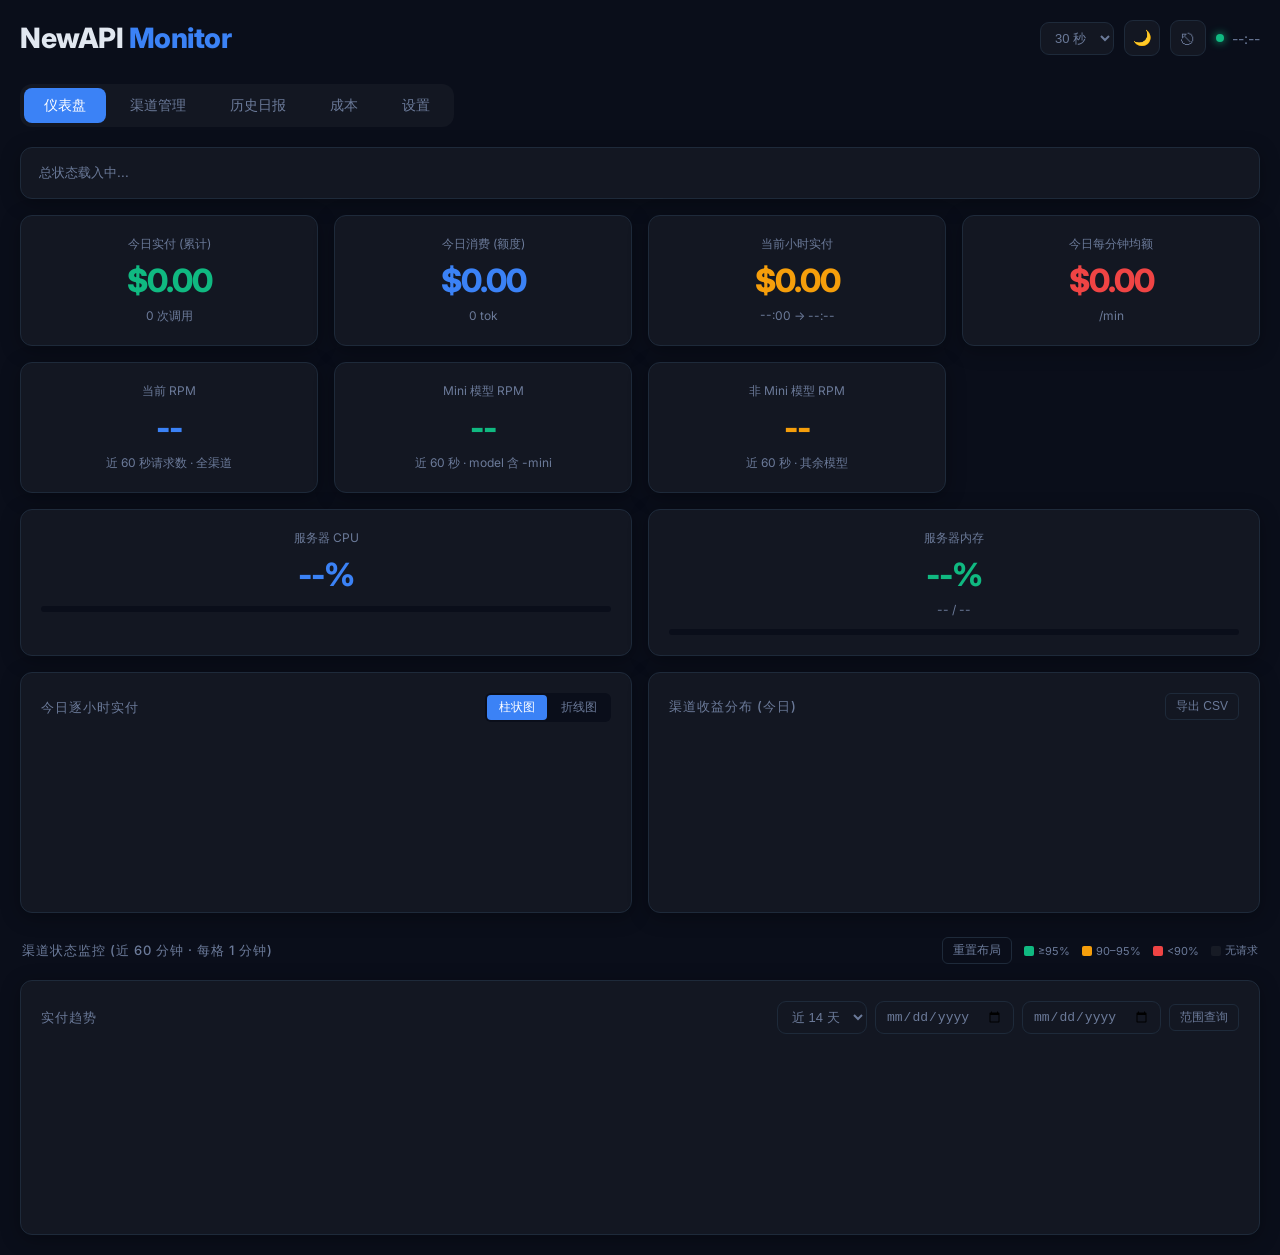
==== app/templates/index.html @ 48e91ecd "Add latency metrics and polish status bars" ====
<!DOCTYPE html>
<html lang="zh-CN">
<head>
<meta charset="UTF-8">
<meta name="viewport" content="width=device-width, initial-scale=1.0">
<title>NewAPI Monitor</title>
<script>document.documentElement.setAttribute('data-theme', localStorage.getItem('theme')==='light'?'light':'dark');</script>
<link rel="preconnect" href="https://fonts.googleapis.com">
<link href="https://fonts.googleapis.com/css2?family=Inter:wght@300;400;500;600;700;800&display=swap" rel="stylesheet">
<script src="/static/chart.umd.min.js"></script>
<style>
*{margin:0;padding:0;box-sizing:border-box}
:root{
  --bg:#0a0e1a;--card:#131722;--border:#1e2a3a;--text:#e1e7f0;--text2:#6b7a99;
  --accent:#3b82f6;--accent2:#10b981;--accent3:#f59e0b;--accent4:#ef4444;
  --radius:12px;--shadow:0 4px 20px rgba(0,0,0,.3);
}
html[data-theme="light"]{
  --bg:#f4f6fb;--card:#ffffff;--border:#e2e8f0;--text:#1a2233;--text2:#64748b;
  --shadow:0 4px 20px rgba(15,23,42,.06);
}
body{background:var(--bg);color:var(--text);font-family:'Inter',sans-serif;min-height:100vh;padding:20px;transition:background .2s,color .2s}
.container{max-width:1280px;margin:0 auto}

/* Header */
.header{display:flex;align-items:center;justify-content:space-between;margin-bottom:28px;gap:16px;flex-wrap:wrap}
.header h1{font-size:28px;font-weight:800;letter-spacing:-.5px}
.header h1 span{color:var(--accent)}
.header-right{display:flex;align-items:center;gap:10px}
.header .live{display:flex;align-items:center;gap:8px;color:var(--text2);font-size:14px}
.header .live .dot{width:8px;height:8px;border-radius:50%;background:var(--accent2);box-shadow:0 0 8px var(--accent2);animation:pulse 2s infinite}
@keyframes pulse{0%,100%{opacity:1}50%{opacity:.4}}
.icon-btn{background:var(--card);border:1px solid var(--border);color:var(--text2);width:36px;height:36px;border-radius:9px;cursor:pointer;font-size:15px;display:flex;align-items:center;justify-content:center;transition:all .15s}
.icon-btn:hover{color:var(--text);border-color:var(--accent)}
.select{background:var(--card);border:1px solid var(--border);color:var(--text2);border-radius:9px;padding:7px 10px;font-size:13px;cursor:pointer}
.select:focus{outline:none;border-color:var(--accent)}

/* Grid */
.grid{display:grid;gap:16px}
.grid-cards{grid-template-columns:repeat(auto-fit,minmax(240px,1fr))}
.grid-2{grid-template-columns:1fr 1fr}
@media(max-width:900px){.grid-2{grid-template-columns:1fr}}

/* Card */
.card{background:var(--card);border:1px solid var(--border);border-radius:var(--radius);padding:20px;box-shadow:var(--shadow)}
.card-title{font-size:13px;color:var(--text2);font-weight:500;text-transform:uppercase;letter-spacing:1px;margin-bottom:16px;display:flex;justify-content:space-between;align-items:center;gap:8px}

/* Stat cards */
.stat-card{text-align:center;transition:transform .2s}
.stat-card:hover{transform:translateY(-2px)}
.stat-value{font-size:32px;font-weight:800;letter-spacing:-1px;margin:8px 0}
.stat-label{font-size:12px;color:var(--text2)}
.stat-card.green .stat-value{color:var(--accent2)}
.stat-card.blue .stat-value{color:var(--accent)}
.stat-card.amber .stat-value{color:var(--accent3)}
.stat-card.red .stat-value{color:var(--accent4)}
.usage-bar{height:6px;border-radius:4px;background:var(--bg);margin-top:12px;overflow:hidden}
.usage-fill{height:100%;width:0;border-radius:4px;background:var(--accent);transition:width .5s ease,background .5s ease}

/* Chart toggle */
.chart-toggle{display:flex;gap:2px;background:var(--bg);border-radius:6px;padding:2px}
.chart-toggle button{background:transparent;border:none;color:var(--text2);font-size:12px;padding:4px 12px;border-radius:4px;cursor:pointer;transition:all .15s}
.chart-toggle button.active{background:var(--accent);color:#fff}
canvas{max-height:280px}

/* Table */
table{width:100%;border-collapse:collapse;font-size:14px}
th{text-align:left;color:var(--text2);font-weight:500;padding:10px 12px;border-bottom:1px solid var(--border);font-size:12px;text-transform:uppercase;letter-spacing:.5px}
td{padding:12px;border-bottom:1px solid var(--border)}
tr:hover{background:rgba(127,127,127,.04)}
.rate-input{background:var(--bg);border:1px solid var(--border);color:var(--text);border-radius:6px;padding:4px 8px;width:80px;font-size:14px;text-align:center}
.rate-input:focus{outline:none;border-color:var(--accent)}
.name-input{background:var(--bg);border:1px solid var(--border);color:var(--text);border-radius:6px;padding:4px 8px;width:120px;font-size:14px}
.name-input:focus{outline:none;border-color:var(--accent)}
.btn{background:var(--accent);color:#fff;border:none;border-radius:6px;padding:6px 16px;cursor:pointer;font-size:13px;font-weight:500;transition:opacity .2s}
.btn:hover{opacity:.85}
.btn-sm{padding:4px 10px;font-size:12px}
.btn-danger{background:var(--accent4)}
.btn-ghost{background:transparent;border:1px solid var(--border);color:var(--text2)}
.btn-ghost:hover{color:var(--text);border-color:var(--accent);opacity:1}
/* Balance config modal */
.bal-overlay{display:none;position:fixed;inset:0;z-index:1000;background:rgba(0,0,0,.5);align-items:flex-start;justify-content:center;padding:60px 16px;overflow:auto}
.bal-overlay.show{display:flex}
.bal-dialog{background:var(--card);border:1px solid var(--border);border-radius:14px;box-shadow:var(--shadow);width:100%;max-width:440px}
.bal-head{display:flex;justify-content:space-between;align-items:center;padding:16px 18px;border-bottom:1px solid var(--border);font-weight:600;font-size:15px}
.bal-body{padding:16px 18px}
.bal-label{display:block;font-size:12px;color:var(--text2);margin:12px 0 5px;font-weight:500}
.bal-hint{color:var(--accent);margin-left:8px;font-weight:400}
.bal-input{width:100%;background:var(--bg);border:1px solid var(--border);color:var(--text);border-radius:8px;padding:8px 11px;font-size:13px;box-sizing:border-box}
.bal-or{font-size:11px;color:var(--text2);text-align:center;margin:14px 0 4px;position:relative}
.bal-grp{display:none}
.bal-grp.show{display:block}
.bal-result{margin-top:14px;font-size:13px;min-height:18px}
.bal-foot{display:flex;justify-content:flex-end;gap:8px;padding:14px 18px;border-top:1px solid var(--border)}

/* Channel breakdown */
.ch-row{display:flex;align-items:center;gap:12px;padding:10px 0;border-bottom:1px solid var(--border)}
.ch-row:last-child{border:none}
.ch-badge{width:32px;height:32px;border-radius:8px;display:flex;align-items:center;justify-content:center;font-weight:700;font-size:13px;min-width:32px}
.ch-info{flex:1}
.ch-name{font-size:14px;font-weight:500}
.ch-stats{font-size:12px;color:var(--text2);margin-top:2px}
.ch-amount{text-align:right}
.ch-amount .real{font-size:18px;font-weight:700;color:var(--accent2)}
.ch-amount .usd{font-size:12px;color:var(--text2)}

/* Channel status monitor (uptime-style cards) */
.cs-cards{display:grid;grid-template-columns:repeat(auto-fill,minmax(300px,1fr));gap:16px}
.cs-card{background:var(--card);border:1px solid var(--border);border-radius:14px;padding:16px 18px;box-shadow:var(--shadow)}
.overall-status{margin-bottom:16px;padding:16px 18px}
.os-row{display:grid;grid-template-columns:140px 110px 180px minmax(0,1fr);gap:14px;align-items:center}
.os-row + .os-row{margin-top:14px;padding-top:14px;border-top:1px solid var(--border)}
.os-name{font-size:14px;font-weight:700}
.os-rate{font-size:28px;font-weight:800;letter-spacing:-1px;text-align:right}
.os-rate small{font-size:13px;font-weight:700;margin-left:2px}
.os-metrics{display:grid;grid-template-columns:1fr 1fr;gap:10px}
.os-metric .ml{font-size:11px;color:var(--text2);white-space:nowrap}
.os-metric .mv{font-size:17px;font-weight:700;margin-top:3px}
.os-bars{min-width:0}
@media(max-width:640px){
  .os-row{grid-template-columns:1fr;gap:8px}
  .os-rate{text-align:left}
  .os-metrics{grid-template-columns:1fr 1fr}
}
/* 拖拽：仅顶部标题区(.cs-top)为拖拽手柄，整卡随拖移动 */
.cs-top{cursor:grab}
.cs-top:active{cursor:grabbing}
.cs-card.dragging{opacity:.4}
.cs-card.drag-over{outline:2px dashed var(--accent);outline-offset:2px}
.cs-top{display:flex;align-items:center;gap:10px}
.cs-ic{width:30px;height:30px;border-radius:50%;display:flex;align-items:center;justify-content:center;font-weight:700;font-size:15px;flex-shrink:0}
.cs-title{flex:1;font-size:15px;font-weight:700;white-space:nowrap;overflow:hidden;text-overflow:ellipsis}
.cs-badge2{font-size:12px;font-weight:600;padding:3px 11px;border-radius:20px;white-space:nowrap}
.cs-tags{display:flex;gap:6px;margin:11px 0 14px}
.cs-tag{font-size:11px;color:var(--text2);background:var(--bg);border:1px solid var(--border);border-radius:6px;padding:2px 8px}
.cs-metrics{display:flex;flex-wrap:wrap;gap:14px;margin-bottom:8px}
.cs-metric{flex:1 1 80px;min-width:0}
.cs-metric .ml{font-size:11px;color:var(--text2);display:flex;align-items:center;gap:5px}
.cs-metric .mv{font-size:17px;font-weight:700;margin-top:4px}
.cs-avail{display:flex;align-items:flex-end;justify-content:space-between;margin:12px 0;gap:8px}
.cs-avail .al{font-size:11px;color:var(--text2)}
.cs-avail .av{font-size:30px;font-weight:800;letter-spacing:-1px;line-height:1}
.cs-avail .av small{font-size:14px;font-weight:700;margin-left:2px}
.cs-striprow{display:flex;justify-content:space-between;font-size:10px;color:var(--text2);margin-bottom:5px}
.cs-bars{display:flex;gap:2px;align-items:stretch;height:34px;padding:3px;background:linear-gradient(180deg,rgba(127,127,127,.10),rgba(127,127,127,.04));border:1px solid var(--border);border-radius:9px;box-shadow:inset 0 1px 0 rgba(255,255,255,.04),inset 0 -8px 18px rgba(0,0,0,.10)}
.cs-bar{flex:1;min-width:2px;border-radius:4px;background:linear-gradient(180deg,rgba(148,163,184,.22),rgba(100,116,139,.12));cursor:pointer;transition:opacity .16s ease,transform .16s cubic-bezier(.2,.8,.2,1),filter .16s ease;transform-origin:center bottom}
.cs-bars:hover .cs-bar{opacity:.45}
.cs-bars .cs-bar:hover{opacity:1;filter:saturate(1.15) brightness(1.06);transform:translateY(-2px) scaleY(1.12)}
.cs-bar.green{background:linear-gradient(180deg,#34d399 0%,#10b981 100%);box-shadow:0 0 10px rgba(16,185,129,.18)}
.cs-bar.yellow{background:linear-gradient(180deg,#fbbf24 0%,#f59e0b 100%);box-shadow:0 0 10px rgba(245,158,11,.18)}
.cs-bar.red{background:linear-gradient(180deg,#fb7185 0%,#ef4444 100%);box-shadow:0 0 10px rgba(239,68,68,.18)}
#csTip{position:fixed;left:0;top:0;z-index:9999;pointer-events:none;opacity:0;background:var(--card);border:1px solid var(--border);box-shadow:var(--shadow);border-radius:9px;padding:8px 11px;font-size:12px;line-height:1.4;white-space:pre-line;transition:opacity .13s ease,transform .16s cubic-bezier(.2,.8,.2,1)}
.cs-foot{display:flex;justify-content:space-between;font-size:9px;color:var(--text2);letter-spacing:1.5px;margin-top:5px}
.cs-legend{display:flex;gap:12px;align-items:center;font-size:11px;font-weight:400;text-transform:none;letter-spacing:0;color:var(--text2)}
.cs-legend span{display:flex;align-items:center;gap:4px}
.cs-legend i{width:10px;height:10px;border-radius:2px;display:inline-block}

/* Tabs */
.tabs{display:flex;gap:4px;margin-bottom:20px;background:var(--card);border-radius:var(--radius);padding:4px;width:fit-content;flex-wrap:wrap}
.tab{padding:8px 20px;font-size:14px;font-weight:500;color:var(--text2);cursor:pointer;border-radius:8px;transition:all .15s}
.tab.active{background:var(--accent);color:#fff}
.tab:hover:not(.active){background:rgba(127,127,127,.08)}

/* History list */
.history-list{list-style:none}
.history-item{display:flex;align-items:center;justify-content:space-between;padding:12px 0;border-bottom:1px solid var(--border);cursor:pointer}
.history-item:hover{background:rgba(127,127,127,.04)}
.history-date{font-size:15px;font-weight:600}
.history-stats{font-size:13px;color:var(--text2)}
.history-real{font-size:18px;font-weight:700;color:var(--accent2)}

/* Settings */
.set-label{font-size:13px;color:var(--text2);margin-bottom:8px;font-weight:500}
.set-row{display:flex;gap:8px;align-items:center;flex-wrap:wrap}
.key-input{flex:1;min-width:240px;background:var(--bg);border:1px solid var(--border);color:var(--text);border-radius:8px;padding:9px 12px;font-size:13px;font-family:ui-monospace,Menlo,Consolas,monospace}
.code-block{position:relative;background:var(--bg);border:1px solid var(--border);border-radius:8px;padding:12px 14px;font-family:ui-monospace,Menlo,Consolas,monospace;font-size:12.5px;color:var(--text);white-space:pre-wrap;word-break:break-all;line-height:1.6}
.code-block .copy{position:absolute;top:8px;right:8px}
.set-section{margin-bottom:28px}
.set-section:last-child{margin-bottom:0}
.set-hint{font-size:12px;color:var(--text2);margin-top:8px;line-height:1.6}
.pw-input{background:var(--bg);border:1px solid var(--border);color:var(--text);border-radius:8px;padding:9px 12px;font-size:14px;width:200px}
.pw-input:focus{outline:none;border-color:var(--accent)}

.toast{position:fixed;top:20px;right:20px;background:var(--accent2);color:#fff;padding:12px 24px;border-radius:8px;font-weight:500;z-index:9999;opacity:0;transform:translateY(-10px);transition:all .3s}
.toast.show{opacity:1;transform:translateY(0)}
</style>
</head>
<body>
<div class="container">
  <!-- Header -->
  <div class="header">
    <h1>NewAPI <span>Monitor</span></h1>
    <div class="header-right">
      <select class="select" id="refreshSel" onchange="changeRefresh()" title="自动刷新间隔">
        <option value="10000">10 秒</option>
        <option value="30000">30 秒</option>
        <option value="60000">60 秒</option>
        <option value="0">关闭</option>
      </select>
      <button class="icon-btn" id="themeBtn" onclick="toggleTheme()" title="切换主题">🌙</button>
      <button class="icon-btn" onclick="logout()" title="退出登录">⎋</button>
      <div class="live"><span class="dot"></span><span id="liveTime">--:--</span></div>
    </div>
  </div>

  <!-- Tabs -->
  <div class="tabs">
    <div class="tab active" onclick="switchTab('dashboard')">仪表盘</div>
    <div class="tab" onclick="switchTab('channels')">渠道管理</div>
    <div class="tab" onclick="switchTab('history')">历史日报</div>
    <div class="tab" onclick="switchTab('cost')">成本</div>
    <div class="tab" onclick="switchTab('settings')">设置</div>
  </div>

  <!-- Dashboard Tab -->
  <div id="tab-dashboard">
    <div id="errBanner" style="display:none;background:var(--accent4);color:#fff;padding:10px 14px;border-radius:8px;margin-bottom:16px;font-size:14px"></div>
    <div class="card overall-status" id="overallStatus">
      <div style="color:var(--text2);font-size:13px">总状态载入中...</div>
    </div>
    <!-- Summary Cards -->
    <div class="grid grid-cards" style="margin-bottom:16px">
      <div class="card stat-card green">
        <div class="stat-label">今日实付 (累计)</div>
        <div class="stat-value" id="todayReal">$0.00</div>
        <div class="stat-label" id="todayCalls">0 次调用</div>
      </div>
      <div class="card stat-card blue">
        <div class="stat-label">今日消费 (额度)</div>
        <div class="stat-value" id="todayUsd">$0.00</div>
        <div class="stat-label" id="todayTokens">0 tok</div>
      </div>
      <div class="card stat-card amber">
        <div class="stat-label">当前小时实付</div>
        <div class="stat-value" id="curHourReal">$0.00</div>
        <div class="stat-label" id="curHourRange">--:00 → --:--</div>
      </div>
      <div class="card stat-card red">
        <div class="stat-label">今日每分钟均额</div>
        <div class="stat-value" id="perMin">$0.00</div>
        <div class="stat-label">/min</div>
      </div>
      <div class="card stat-card blue">
        <div class="stat-label">当前 RPM</div>
        <div class="stat-value" id="curRpm">--</div>
        <div class="stat-label">近 60 秒请求数 · 全渠道</div>
      </div>
      <div class="card stat-card green">
        <div class="stat-label">Mini 模型 RPM</div>
        <div class="stat-value" id="curRpmMini">--</div>
        <div class="stat-label">近 60 秒 · model 含 -mini</div>
      </div>
      <div class="card stat-card amber">
        <div class="stat-label">非 Mini 模型 RPM</div>
        <div class="stat-value" id="curRpmOther">--</div>
        <div class="stat-label">近 60 秒 · 其余模型</div>
      </div>
    </div>

    <!-- Server Load -->
    <div class="grid grid-cards" style="margin-bottom:16px">
      <div class="card stat-card blue">
        <div class="stat-label">服务器 CPU</div>
        <div class="stat-value" id="sysCpu">--%</div>
        <div class="usage-bar"><div class="usage-fill" id="sysCpuBar"></div></div>
      </div>
      <div class="card stat-card green">
        <div class="stat-label">服务器内存</div>
        <div class="stat-value" id="sysMem">--%</div>
        <div class="stat-label" id="sysMemDetail">-- / --</div>
        <div class="usage-bar"><div class="usage-fill" id="sysMemBar"></div></div>
      </div>
    </div>

    <!-- Hourly Chart + Channel Breakdown -->
    <div class="grid grid-2">
      <div class="card">
        <div class="card-title">
          <span>今日逐小时实付</span>
          <div class="chart-toggle">
            <button class="active" onclick="switchChart('bar',this)">柱状图</button>
            <button onclick="switchChart('line',this)">折线图</button>
          </div>
        </div>
        <canvas id="hourlyChart"></canvas>
      </div>
      <div class="card">
        <div class="card-title">
          <span>渠道收益分布 (今日)</span>
          <button class="btn btn-sm btn-ghost" onclick="exportDashboardCSV()">导出 CSV</button>
        </div>
        <div id="channelBreakdown"></div>
      </div>
    </div>

    <!-- Channel status monitor -->
    <div style="margin-top:24px">
      <div class="card-title" style="margin-bottom:14px;padding:0 2px">
        <span>渠道状态监控 (近 60 分钟 · 每格 1 分钟)</span>
        <div class="cs-legend">
          <button class="btn btn-sm btn-ghost" onclick="resetCsOrder()" title="恢复默认排序（按渠道 ID 升序）" style="text-transform:none;letter-spacing:0">重置布局</button>
          <span><i style="background:var(--accent2)"></i>≥95%</span>
          <span><i style="background:var(--accent3)"></i>90–95%</span>
          <span><i style="background:var(--accent4)"></i>&lt;90%</span>
          <span><i style="background:rgba(127,127,127,.12)"></i>无请求</span>
        </div>
      </div>
      <div id="channelStatus"></div>
    </div>

    <!-- Trend -->
    <div class="card" style="margin-top:16px">
      <div class="card-title">
        <span>实付趋势</span>
        <div style="display:flex;gap:8px;align-items:center;flex-wrap:wrap">
          <select class="select" id="trendDays" onchange="loadTrend()">
            <option value="7">近 7 天</option>
            <option value="14" selected>近 14 天</option>
            <option value="30">近 30 天</option>
          </select>
          <input type="date" class="select" id="trendStart">
          <input type="date" class="select" id="trendEnd">
          <button class="btn btn-sm btn-ghost" onclick="loadTrendRange()">范围查询</button>
        </div>
      </div>
      <canvas id="trendChart"></canvas>
      <div id="trendSummary" class="set-hint" style="margin-top:10px"></div>
    </div>
  </div>

  <!-- Channels Tab -->
  <div id="tab-channels" style="display:none">
    <div class="card">
      <div class="card-title">
        <span>渠道系数管理</span>
        <button class="btn btn-sm btn-ghost" id="syncChBtn" onclick="syncChannels()">从 new-api 同步</button>
      </div>
      <table id="channelsTable">
        <thead>
          <tr><th>ID</th><th>名称</th><th>系数</th><th>余额查询</th><th>更新时间</th><th>操作</th></tr>
        </thead>
        <tbody id="channelsBody"></tbody>
      </table>
      <div style="margin-top:16px;display:flex;gap:8px;align-items:center;flex-wrap:wrap">
        <input id="newChId" placeholder="ID" style="background:var(--bg);border:1px solid var(--border);color:var(--text);border-radius:6px;padding:6px 10px;width:80px">
        <input id="newChName" placeholder="渠道名称" style="background:var(--bg);border:1px solid var(--border);color:var(--text);border-radius:6px;padding:6px 10px;width:160px">
        <input id="newChRate" placeholder="系数" style="background:var(--bg);border:1px solid var(--border);color:var(--text);border-radius:6px;padding:6px 10px;width:80px" type="number" step="0.001">
        <button class="btn" onclick="addChannel()">添加渠道</button>
      </div>
    </div>
    <div class="card" style="margin-top:16px">
      <div class="card-title">系数变更历史</div>
      <table>
        <thead>
          <tr><th>时间</th><th>渠道</th><th>原系数</th><th>新系数</th></tr>
        </thead>
        <tbody id="rateHistBody"></tbody>
      </table>
    </div>
  </div>

  <!-- History Tab -->
  <div id="tab-history" style="display:none">
    <div class="card">
      <div class="card-title">
        <span>历史日报</span>
        <button class="btn btn-sm btn-ghost" onclick="exportHistoryCSV()">导出 CSV</button>
      </div>
      <ul class="history-list" id="historyList"></ul>
    </div>
  </div>

  <!-- Cost Tab -->
  <div id="tab-cost" style="display:none">
    <!-- Summary Cards -->
    <div class="grid grid-cards" style="margin-bottom:16px">
      <div class="card stat-card green">
        <div class="stat-label">累计收入</div>
        <div class="stat-value" id="costTotalIncome">$0.00</div>
        <div class="stat-label">共 <span id="costIncomeCount">0</span> 笔</div>
      </div>
      <div class="card stat-card red">
        <div class="stat-label">累计支出</div>
        <div class="stat-value" id="costTotalExpense">$0.00</div>
        <div class="stat-label">共 <span id="costExpenseCount">0</span> 笔</div>
      </div>
      <div class="card stat-card blue">
        <div class="stat-label">累计结余</div>
        <div class="stat-value" id="costNet">$0.00</div>
        <div class="stat-label">收入 − 支出</div>
      </div>
    </div>

    <!-- Weekly chart -->
    <div class="card" style="margin-bottom:16px">
      <div class="card-title">
        <span>每周收支 (周一 → 周日)</span>
        <select class="select" id="costWeeks" onchange="loadCostWeekly()">
          <option value="4">近 4 周</option>
          <option value="8" selected>近 8 周</option>
          <option value="12">近 12 周</option>
        </select>
      </div>
      <canvas id="costChart"></canvas>
    </div>

    <!-- Add record -->
    <div class="card" style="margin-bottom:16px;max-width:760px">
      <div class="card-title">添加记录</div>
      <form class="set-row" onsubmit="return addCostRecord(event)">
        <select class="select" id="costType" style="width:90px">
          <option value="expense">支出</option>
          <option value="income">收入</option>
        </select>
        <input class="pw-input" id="costAmount" type="number" step="0.01" min="0" placeholder="金额" style="width:120px">
        <input class="pw-input" id="costDate" type="date" style="width:150px">
        <input class="pw-input" id="costNote" type="text" placeholder="备注 (可选)" style="flex:1;min-width:160px">
        <button class="btn" type="submit">添加</button>
      </form>
      <div class="set-hint">每笔记录含金额、日期、备注。统计以周一为一周起点。</div>
    </div>

    <!-- Records list -->
    <div class="card">
      <div class="card-title">收支记录</div>
      <table>
        <thead>
          <tr><th>日期</th><th>类型</th><th>金额</th><th>备注</th><th>操作</th></tr>
        </thead>
        <tbody id="costBody"></tbody>
      </table>
    </div>
  </div>

  <!-- Settings Tab -->
  <div id="tab-settings" style="display:none">
    <div class="card" style="max-width:760px">
      <!-- new-api 渠道启停控制凭据 -->
      <div class="set-section">
        <div class="card-title"><span>new-api 渠道启停控制</span></div>
        <div class="set-label">填入 new-api 管理员的「访问令牌 (access_token)」与「用户 ID」，即可在仪表盘卡片上直接启用 / 暂停渠道。三者均必填。</div>
        <div class="set-row" style="flex-direction:column;align-items:stretch;gap:10px">
          <input class="key-input" id="ctrlUrl" placeholder="new-api 站点地址（https://...）">
          <input class="key-input" id="ctrlToken" type="password" placeholder="管理员 access_token（访问令牌，留空表示不修改）">
          <input class="key-input" id="ctrlUser" placeholder="管理员用户 ID（数字）">
          <div style="display:flex;gap:8px;align-items:center">
            <button class="btn btn-sm" onclick="saveControl()">保存</button>
            <span id="ctrlHint" class="set-hint" style="margin:0"></span>
          </div>
        </div>
        <div class="set-hint">获取方式：登录 new-api → 个人设置 → 生成「访问令牌」；用户 ID 在用户管理页查看。令牌不回显，留空表示不修改。</div>
      </div>

      <!-- API Key -->
      <div class="set-section">
        <div class="card-title"><span>API Key (外部调用鉴权)</span></div>
        <div class="set-label">将此 Key 放入请求头即可调用所有 <code>/api/*</code> 数据接口。请妥善保管。</div>
        <div class="set-row">
          <input class="key-input" id="apiKeyVal" readonly value="">
          <button class="btn btn-sm btn-ghost" onclick="copyApiKey()">复制</button>
          <button class="btn btn-sm btn-danger" onclick="regenKey()">重置</button>
        </div>
        <div class="set-hint">重置后旧 Key 立即失效，所有使用旧 Key 的外部调用都需要更新。</div>
      </div>

      <!-- curl examples -->
      <div class="set-section">
        <div class="set-label">示例：Authorization Bearer 方式</div>
        <div class="code-block"><button class="btn btn-sm btn-ghost copy" onclick="copyText('curlBearer')">复制</button><span id="curlBearer"></span></div>
        <div class="set-label" style="margin-top:14px">示例：X-API-Key 方式</div>
        <div class="code-block"><button class="btn btn-sm btn-ghost copy" onclick="copyText('curlHeader')">复制</button><span id="curlHeader"></span></div>
        <div class="set-hint">常用接口：<code>/api/hourly</code>（实时）、<code>/api/daily/2026-06-27</code>（某日）、<code>/api/history</code>（历史列表）、<code>/api/channels</code>（渠道）。<code>/api/health</code> 无需鉴权。</div>
      </div>

      <!-- Change password -->
      <div class="set-section">
        <div class="card-title"><span>修改登录密码</span></div>
        <form class="set-row" onsubmit="return changePassword(event)">
          <input class="pw-input" id="oldPw" type="password" placeholder="原密码" autocomplete="current-password">
          <input class="pw-input" id="newPw" type="password" placeholder="新密码 (≥4 位)" autocomplete="new-password">
          <button class="btn" type="submit">修改密码</button>
        </form>
      </div>

      <!-- Webhook -->
      <div class="set-section">
        <div class="card-title"><span>Webhook 推送</span></div>
        <div class="set-label">报表生成后由后端定时器自动 POST 到此 URL，通用 JSON：<code>{type, text, data, timestamp}</code>，多数接收端可直接用 <code>text</code> 字段。</div>
        <div class="set-row">
          <input class="key-input" id="webhookUrl" placeholder="https://...">
          <button class="btn btn-sm" onclick="saveWebhook()">保存</button>
          <button class="btn btn-sm btn-ghost" onclick="testWebhook()">测试推送</button>
        </div>
        <div class="set-row" style="margin-top:10px">
          <label style="display:flex;gap:6px;align-items:center;cursor:pointer"><input type="checkbox" id="pushHourly" onchange="saveWebhook()"> 推送小时报</label>
          <label style="display:flex;gap:6px;align-items:center;cursor:pointer"><input type="checkbox" id="pushDaily" onchange="saveWebhook()"> 推送日报</label>
          <label style="display:flex;gap:6px;align-items:center;cursor:pointer"><input type="checkbox" id="pushError" onchange="saveWebhook()"> 推送渠道错误率告警</label>
        </div>
        <div class="set-hint">触发时机：每个整点存完快照后推送上一小时的小时报；每日 0 点归档后推送前一日日报。</div>
        <div class="set-hint">错误率告警：每分钟统计各渠道 失败/(成功+失败)，该分钟总调用 ≥20 且错误率 ≥10% 即推送；恢复正常补发一条「已恢复」。</div>
      </div>
    </div>
  </div>
</div>

<div class="toast" id="toast"></div>

<!-- 余额配置弹窗 -->
<div id="balModal" class="bal-overlay" onclick="if(event.target===this)closeBalModal()">
  <div class="bal-dialog">
    <div class="bal-head">
      <span id="balModalTitle">余额查询配置</span>
      <button class="icon-btn" onclick="closeBalModal()">✕</button>
    </div>
    <div class="bal-body">
      <label class="bal-label">上游类型</label>
      <select id="balType" class="bal-input" onchange="onBalTypeChange()">
        <option value="">未启用</option>
        <option value="sub2api">sub2api</option>
        <option value="newapi">newapi</option>
      </select>

      <div id="balFields" style="display:none">
        <label class="bal-label">站点地址（域名）</label>
        <input id="balUrl" class="bal-input" placeholder="https://example.com">

        <!-- sub2api: RT 优先 -->
        <div class="bal-grp" data-grp="sub2api">
          <label class="bal-label">Refresh Token (RT)<span class="bal-hint">推荐：直接填 RT</span></label>
          <input id="balRt" class="bal-input" placeholder="eyJ... (可留空改用账号密码)">
          <div class="bal-or">或使用账号密码</div>
          <label class="bal-label">邮箱</label>
          <input id="balAccountS" class="bal-input" placeholder="账号邮箱">
          <label class="bal-label">密码</label>
          <input id="balPasswordS" class="bal-input" type="password" placeholder="密码">
        </div>

        <!-- newapi: 账号密码 -->
        <div class="bal-grp" data-grp="newapi">
          <label class="bal-label">用户名</label>
          <input id="balAccountN" class="bal-input" placeholder="登录用户名">
          <label class="bal-label">密码</label>
          <input id="balPasswordN" class="bal-input" type="password" placeholder="密码">
        </div>
      </div>

      <div id="balResult" class="bal-result"></div>
    </div>
    <div class="bal-foot">
      <button class="btn btn-ghost btn-sm" onclick="closeBalModal()">取消</button>
      <button class="btn btn-ghost btn-sm" id="balTestBtn" onclick="saveAndTestBalance()">保存并测试</button>
      <button class="btn btn-sm" onclick="saveBalanceConfig(true)">保存</button>
    </div>
  </div>
</div>


<script>
const API = '';
let hourlyChart = null;
let chartType = 'bar';
let pollTimer = null;
let sysTimer = null;
const SYS_REFRESH_MS = 2000;  // CPU/内存独立快速刷新，接近实时
let lastHourlyData = null;
let lastHistory = [];
let currentApiKey = '';
let trendChart = null;

function toast(msg) {
  const el = document.getElementById('toast');
  el.textContent = msg;
  el.classList.add('show');
  setTimeout(() => el.classList.remove('show'), 2000);
}

// Wrap fetch: on 401 (session expired) bounce to login.
async function apiFetch(path, opts) {
  const r = await fetch(API + path, opts);
  if (r.status === 401) { location.href = '/login'; throw new Error('unauthorized'); }
  return r;
}

function cssVar(n) { return getComputedStyle(document.documentElement).getPropertyValue(n).trim(); }

// ── Theme ──
function applyTheme(t) {
  document.documentElement.setAttribute('data-theme', t);
  const b = document.getElementById('themeBtn');
  if (b) b.textContent = t === 'light' ? '☀️' : '🌙';
  if (lastHourlyData) renderChart(lastHourlyData);
}
function toggleTheme() {
  const cur = document.documentElement.getAttribute('data-theme') === 'light' ? 'light' : 'dark';
  const next = cur === 'light' ? 'dark' : 'light';
  localStorage.setItem('theme', next);
  applyTheme(next);
}

// ── Refresh interval ──
function currentRefreshMs() {
  const v = localStorage.getItem('refreshMs');
  return v === null ? 30000 : parseInt(v);
}
function applyRefresh() {
  if (pollTimer) { clearInterval(pollTimer); pollTimer = null; }
  if (sysTimer) { clearInterval(sysTimer); sysTimer = null; }
  const ms = currentRefreshMs();
  if (ms > 0) {
    pollTimer = setInterval(() => { loadDashboard(); loadChannelStatus(); }, ms);
    sysTimer = setInterval(loadSystem, SYS_REFRESH_MS);
  }
}
function changeRefresh() {
  localStorage.setItem('refreshMs', document.getElementById('refreshSel').value);
  applyRefresh();
}

async function logout() {
  try { await fetch('/api/logout', { method: 'POST' }); } catch(e) {}
  location.href = '/login';
}

function switchTab(tab) {
  document.querySelectorAll('.tab').forEach(t => t.classList.remove('active'));
  event.target.classList.add('active');
  document.querySelectorAll('[id^="tab-"]').forEach(el => el.style.display = 'none');
  document.getElementById('tab-' + tab).style.display = '';
  if (tab === 'channels') loadChannels();
  if (tab === 'history') loadHistory();
  if (tab === 'cost') loadCost();
  if (tab === 'settings') loadSettings();
}

function switchChart(type, btn) {
  chartType = type;
  document.querySelectorAll('.chart-toggle button').forEach(b => b.classList.remove('active'));
  btn.classList.add('active');
  if (lastHourlyData) renderChart(lastHourlyData);
}

function fmtMoney(v) { return '$' + (v || 0).toLocaleString('en-US', {minimumFractionDigits:2, maximumFractionDigits:2}); }
function fmtNum(n) {
  n = Math.round(n || 0);
  if (n >= 1e9) return (n/1e9).toFixed(2) + 'B';
  if (n >= 1e6) return (n/1e6).toFixed(2) + 'M';
  if (n >= 1e3) return (n/1e3).toFixed(1) + 'K';
  return n.toString();
}
function fmtGB(bytes) { return (bytes / 1073741824).toFixed(1) + ' GB'; }

function usageColor(pct) {
  if (pct >= 90) return 'var(--accent4)';
  if (pct >= 70) return 'var(--accent3)';
  return 'var(--accent2)';
}

async function loadSystem() {
  try {
    const resp = await apiFetch('/api/system');
    const d = await resp.json();
    const cpu = document.getElementById('sysCpu');
    const cpuBar = document.getElementById('sysCpuBar');
    cpu.textContent = d.cpu_percent + '%';
    cpuBar.style.width = Math.min(100, d.cpu_percent) + '%';
    cpuBar.style.background = usageColor(d.cpu_percent);

    const mem = document.getElementById('sysMem');
    const memBar = document.getElementById('sysMemBar');
    mem.textContent = d.mem_percent + '%';
    document.getElementById('sysMemDetail').textContent = fmtGB(d.mem_used) + ' / ' + fmtGB(d.mem_total);
    memBar.style.width = Math.min(100, d.mem_percent) + '%';
    memBar.style.background = usageColor(d.mem_percent);
  } catch (e) { /* keep last values on transient errors */ }
}

// ── CSV export ──
function downloadCSV(filename, rows) {
  const csv = rows.map(r => r.map(c => {
    const s = String(c == null ? '' : c);
    return /[",\n]/.test(s) ? '"' + s.replace(/"/g, '""') + '"' : s;
  }).join(',')).join('\n');
  const blob = new Blob(['﻿' + csv], {type: 'text/csv;charset=utf-8'});
  const url = URL.createObjectURL(blob);
  const a = document.createElement('a');
  a.href = url; a.download = filename; a.click();
  URL.revokeObjectURL(url);
}
function exportDashboardCSV() {
  if (!lastHourlyData) { toast('暂无数据'); return; }
  const rows = [['渠道ID','名称','调用次数','消费USD','实付USD','prompt_tokens','completion_tokens']];
  Object.entries(lastHourlyData.channels).forEach(([id, c]) => {
    rows.push([id, c.name || '', c.calls || 0, (c.usd||0).toFixed(4), (c.real_cost||0).toFixed(4), c.prompt_tokens||0, c.completion_tokens||0]);
  });
  downloadCSV('今日渠道_' + lastHourlyData.today_date + '.csv', rows);
}
function exportHistoryCSV() {
  if (!lastHistory.length) { toast('暂无历史'); return; }
  const rows = [['日期','调用次数','消费USD','实付USD']];
  lastHistory.forEach(it => rows.push([it.date, it.total_calls, (it.total_usd||0).toFixed(2), (it.total_real||0).toFixed(2)]));
  downloadCSV('历史日报.csv', rows);
}

// ── Dashboard ──
async function loadDashboard() {
  try {
    const resp = await apiFetch('/api/hourly');
    const data = await resp.json();
    lastHourlyData = data;

    const eb = document.getElementById('errBanner');
    if (eb) {
      if (data.error) { eb.textContent = '⚠️ ' + data.error; eb.style.display = ''; }
      else { eb.style.display = 'none'; }
    }

    document.getElementById('liveTime').textContent = data.now;
    document.getElementById('todayReal').textContent = fmtMoney(data.today_total.total_real);
    document.getElementById('todayUsd').textContent = fmtMoney(data.today_total.total_usd);
    document.getElementById('todayCalls').textContent = data.today_total.total_calls.toLocaleString() + ' 次调用';
    document.getElementById('curHourReal').textContent = fmtMoney(data.current_hour.total_real);
    document.getElementById('curHourRange').textContent = data.current_hour.start + ' → ' + data.current_hour.end;

    let totalTok = 0;
    Object.values(data.channels).forEach(c => { totalTok += (c.prompt_tokens||0) + (c.completion_tokens||0); });
    document.getElementById('todayTokens').textContent = fmtNum(totalTok) + ' tok';

    const minutes = (data.today_minutes != null) ? data.today_minutes : (new Date().getHours() * 60 + new Date().getMinutes());
    document.getElementById('perMin').textContent = fmtMoney(data.today_total.total_real / Math.max(1, minutes));

    // Render chart
    renderChart(data);

    // Channel breakdown
    const breakdown = document.getElementById('channelBreakdown');
    const colors = ['#3b82f6','#10b981','#f59e0b','#ef4444','#8b5cf6','#ec4899','#14b8a6','#f97316'];
    breakdown.innerHTML = '';
    const sortedChannels = Object.entries(data.channels)
      .map(([k,v]) => ({id:k, ...v}))
      .sort((a,b) => (b.real_cost||0) - (a.real_cost||0));

    sortedChannels.forEach((ch, i) => {
      const row = document.createElement('div');
      row.className = 'ch-row';
      const errTotal = (ch.calls||0) + (ch.errors||0);
      const errRate = errTotal > 0 ? (ch.errors||0) / errTotal : 0;
      const errColor = errRate >= 0.10 ? '#ef4444' : 'var(--muted)';
      const errHtml = `<span style="color:${errColor}"> · 错误率 ${(errRate*100).toFixed(1)}% (${(ch.errors||0).toLocaleString()}失败)</span>`;
      row.innerHTML = `
        <div class="ch-badge" style="background:${colors[i % colors.length]}20;color:${colors[i % colors.length]}">${ch.id}</div>
        <div class="ch-info">
          <div class="ch-name">${escapeHtml(ch.name || '渠道 ' + ch.id)}</div>
          <div class="ch-stats">${(ch.calls||0).toLocaleString()} 次 · ${fmtNum(ch.prompt_tokens||0)}+${fmtNum(ch.completion_tokens||0)} tok${errHtml}</div>
        </div>
        <div class="ch-amount">
          <div class="real">${fmtMoney(ch.real_cost||0)}</div>
          <div class="usd">消费 ${fmtMoney(ch.usd||0)}</div>
        </div>
      `;
      breakdown.appendChild(row);
    });
  } catch(e) {
    console.error('Dashboard error:', e);
  }
}

function renderChart(data) {
  const ctx = document.getElementById('hourlyChart');
  if (!ctx) return;

  const labels = data.hourly.map(h => h.hour + ':00');
  const realValues = data.hourly.map(h => h.real_cost || 0);

  if (hourlyChart) hourlyChart.destroy();

  const isBar = chartType === 'bar';
  const isLight = document.documentElement.getAttribute('data-theme') === 'light';
  const axisColor = cssVar('--text2') || '#6b7a99';
  const gridColor = isLight ? 'rgba(15,23,42,0.06)' : 'rgba(255,255,255,0.05)';
  const tipBg = cssVar('--card');
  const tipBorder = cssVar('--border');
  const tipText = cssVar('--text');

  hourlyChart = new Chart(ctx, {
    type: isBar ? 'bar' : 'line',
    data: {
      labels: labels,
      datasets: [
        {
          label: '实付 (USD)',
          data: realValues,
          backgroundColor: isBar ? 'rgba(16,185,129,0.6)' : 'rgba(16,185,129,0.1)',
          borderColor: '#10b981',
          borderWidth: isBar ? 0 : 2,
          borderRadius: isBar ? 4 : 0,
          fill: !isBar,
          tension: 0.4,
          pointRadius: isBar ? 0 : 3,
          pointBackgroundColor: '#10b981',
          pointBorderColor: '#10b981',
        }
      ]
    },
    options: {
      responsive: true,
      maintainAspectRatio: false,
      interaction: { mode: 'index', intersect: false },
      plugins: {
        legend: {
          display: true,
          position: 'top',
          labels: { color: axisColor, font: { size: 11 } }
        },
        tooltip: {
          backgroundColor: tipBg,
          borderColor: tipBorder,
          borderWidth: 1,
          titleColor: tipText,
          bodyColor: tipText,
          padding: 12,
          callbacks: {
            label: function(ctx) {
              return ctx.dataset.label + ': ' + fmtMoney(ctx.parsed.y);
            }
          }
        }
      },
      scales: {
        x: {
          grid: { color: gridColor },
          ticks: { color: axisColor, font: { size: 10 } }
        },
        y: {
          grid: { color: gridColor },
          ticks: {
            color: axisColor,
            font: { size: 11 },
            callback: v => '$' + v
          }
        }
      }
    }
  });
}

// ── Trend ──
async function loadTrend() {
  try {
    const days = document.getElementById('trendDays').value;
    const resp = await apiFetch('/api/trend?days=' + days);
    renderTrend(await resp.json());
  } catch(e) { console.error('Trend error:', e); }
}
async function loadTrendRange() {
  const s = document.getElementById('trendStart').value;
  const e = document.getElementById('trendEnd').value;
  if (!s || !e) { toast('请选择开始和结束日期'); return; }
  try {
    const resp = await apiFetch('/api/trend?start=' + s + '&end=' + e);
    renderTrend(await resp.json());
  } catch(err) { console.error(err); toast('查询失败'); }
}
function renderTrend(series) {
  const ctx = document.getElementById('trendChart');
  if (!ctx) return;
  const labels = series.map(d => d.date.slice(5));
  const real = series.map(d => d.total_real || 0);
  if (trendChart) trendChart.destroy();
  const axisColor = cssVar('--text2') || '#6b7a99';
  const isLight = document.documentElement.getAttribute('data-theme') === 'light';
  const gridColor = isLight ? 'rgba(15,23,42,0.06)' : 'rgba(255,255,255,0.05)';
  trendChart = new Chart(ctx, {
    type: 'line',
    data: { labels, datasets: [
      { label: '实付 (USD)', data: real, borderColor: '#10b981', backgroundColor: 'rgba(16,185,129,0.1)', borderWidth: 2, tension: 0.3, fill: true, pointRadius: 2 },
    ]},
    options: {
      responsive: true, maintainAspectRatio: false,
      interaction: { mode: 'index', intersect: false },
      plugins: {
        legend: { labels: { color: axisColor, font: { size: 11 } } },
        tooltip: { callbacks: { label: c => c.dataset.label + ': ' + fmtMoney(c.parsed.y) } }
      },
      scales: {
        x: { grid: { color: gridColor }, ticks: { color: axisColor, font: { size: 10 } } },
        y: { grid: { color: gridColor }, ticks: { color: axisColor, callback: v => '$' + v } }
      }
    }
  });
  const tr = real.reduce((a, b) => a + b, 0);
  document.getElementById('trendSummary').textContent =
    `区间合计：实付 ${fmtMoney(tr)} · 共 ${series.length} 天`;
}

// ── Channel status monitor ──
let lastBalances = {};
let controlConfigured = false;   // new-api 启停控制是否已配置
let lastControlStatus = {};      // {channel_id: enabled_bool}
async function loadChannelStatus() {
  try {
    const [statusR, balR, ctrlR] = await Promise.all([
      apiFetch('/api/channel-status?minutes=60'),
      apiFetch('/api/channels/balances').catch(() => null),
      apiFetch('/api/channels/control-status').catch(() => null),
    ]);
    if (balR) { try { lastBalances = await balR.json(); } catch(e) {} }
    if (ctrlR) {
      try {
        const c = await ctrlR.json();
        controlConfigured = !!c.configured;
        lastControlStatus = c.statuses || {};
      } catch(e) {}
    }
    renderChannelStatus(await statusR.json());
  } catch(e) { console.error('Channel status error:', e); }
}
async function refreshCardBalance(id, btn) {
  btn.disabled = true; btn.textContent = '…';
  try {
    const r = await (await apiFetch('/api/channels/' + id + '/balance/refresh', {method:'POST'})).json();
    lastBalances[id] = { ...(lastBalances[id] || {}), configured: true,
      value: r.value, error: r.error || '', checked_at: r.checked_at };
    toast(r.error ? ('查询失败: ' + r.error) : ('余额 $' + Number(r.value).toFixed(2)));
  } catch(e) { toast('刷新失败'); }
  loadChannelStatus();
}
async function toggleChannelStatus(id, enable, btn) {
  if (!controlConfigured) { toast('请先在设置页配置 new-api 控制凭据'); return; }
  btn.disabled = true; const orig = btn.textContent; btn.textContent = '…';
  try {
    const resp = await apiFetch('/api/channels/' + id + '/status', {
      method:'POST', headers:{'Content-Type':'application/json'},
      body: JSON.stringify({status: enable ? 1 : 2}),
    });
    const r = await resp.json();
    if (!resp.ok || !r.ok) {
      // 后端调用 new-api 失败 —— 如实报错，不再假报“已启用/已暂停”
      toast(r.detail || ('操作失败 (HTTP ' + resp.status + ')'));
      return;
    }
    lastControlStatus[id] = !!r.enabled;
    toast(enable ? '渠道已启用' : '渠道已暂停');
  } catch(e) {
    toast('操作失败');
  } finally {
    btn.disabled = false; btn.textContent = orig;
  }
  if (lastStatusData) renderChannelStatus(lastStatusData);
}
let lastStatusData = null;  // 缓存最近一份渠道状态，供启停后局部刷新重渲染
// ── 渠道卡片拖拽排序：仅顶部标题区(.cs-top)可拖，顺序持久化到 localStorage ──
let _csDragId = null, _csDragFromTop = false;  // mousedown 时记录按点是否落在标题区(.cs-top)
function getCsOrder() { try { return JSON.parse(localStorage.getItem('csOrder') || '[]'); } catch(e) { return []; } }
function saveCsOrder(arr) { localStorage.setItem('csOrder', JSON.stringify(arr)); }
function resetCsOrder() { localStorage.removeItem('csOrder'); if (lastStatusData) renderChannelStatus(lastStatusData); }
// 找指针"之后"的第一张卡片（文档顺序），作为插入锚点：dragging 将插到它前面；null 表示插末尾。
// 二维 grid 判据：指针在卡片上方整行 (y<top)，或与卡片同行 (y<bottom) 且在其左半 (x<中线)。
function _csAfterEl(wrap, x, y) {
  for (const c of wrap.querySelectorAll('.cs-card:not(.dragging)')) {
    const b = c.getBoundingClientRect();
    if (y < b.top || (y < b.bottom && x < b.left + b.width / 2)) return c;
  }
  return null;
}
function _csClearDrag(wrap) {
  wrap.querySelectorAll('.cs-card').forEach(c => c.classList.remove('dragging', 'drag-over'));
  _csDragId = null;
  _csDragFromTop = false;
}
// 事件委托到稳定的 #channelStatus 容器（grid 每次刷新都会重建，不能绑在 grid 上）
function bindCsDnD(wrap) {
  if (wrap._dndBound) return;
  wrap._dndBound = true;
  // dragstart 的 e.target 总是被拖卡片本身(.cs-card)，无法据此判断按点；用 mousedown 记录是否按在标题区(.cs-top)
  wrap.addEventListener('mousedown', e => {
    _csDragFromTop = !!(e.target.closest('.cs-top') && e.target.closest('.cs-card'));
  });
  wrap.addEventListener('dragstart', e => {
    const card = e.target.closest('.cs-card');
    if (!card) return;
    if (!_csDragFromTop) { e.preventDefault(); return; }  // 仅从标题区发起的拖拽才放行
    _csDragId = card.dataset.id;
    card.classList.add('dragging');
    e.dataTransfer.effectAllowed = 'move';
    try { e.dataTransfer.setData('text/plain', _csDragId); } catch(_) {}
  });
  wrap.addEventListener('dragover', e => {
    if (!_csDragId) return;
    e.preventDefault();
    const dragging = wrap.querySelector('.cs-card.dragging');
    if (!dragging) return;
    const after = _csAfterEl(wrap, e.clientX, e.clientY);
    wrap.querySelectorAll('.cs-card.drag-over').forEach(c => c.classList.remove('drag-over'));
    const grid = wrap.querySelector('.cs-cards');
    if (after) { after.classList.add('drag-over'); after.parentNode.insertBefore(dragging, after); }
    else if (grid) { grid.appendChild(dragging); }
  });
  wrap.addEventListener('drop', e => {
    if (!_csDragId) return;
    e.preventDefault();
    const grid = wrap.querySelector('.cs-cards');
    if (grid) saveCsOrder([...grid.children].map(c => c.dataset.id).filter(Boolean));
    _csClearDrag(wrap);
  });
  wrap.addEventListener('dragend', () => _csClearDrag(wrap));
}
function buildStatusBars(cells) {
  let success = 0, total = 0;
  const barsHtml = (cells || []).map(c => {
    success += c.success || 0; total += c.total || 0;
    let cls, tip;
    if (c.rate === null || !c.total) {
      cls = '';
      tip = `${c.t}\n无请求`;
    } else {
      const r = c.rate * 100;
      const errors = c.total - c.success;
      const errRate = 100 - r;
      cls = r >= 95 ? 'green' : (r >= 90 ? 'yellow' : 'red');
      tip = `${c.t}\n成功 ${c.success.toLocaleString()} 次\n失败 ${errors.toLocaleString()} 次\n错误率 ${errRate.toFixed(1)}%`;
    }
    return `<div class="cs-bar ${cls}" data-tip='${escapeAttr(tip)}'></div>`;
  }).join('');
  return { success, total, barsHtml, pct: total > 0 ? (success / total * 100) : null };
}
const fmtDur = s => (s == null || isNaN(s)) ? '—' : (s >= 60 ? `${Math.floor(s / 60)}m${Math.round(s % 60)}s` : `${s.toFixed(1)}s`);
const fmtFrt = ms => (ms == null || isNaN(ms)) ? '—' : (ms >= 1000 ? `${(ms / 1000).toFixed(1)}s` : `${Math.round(ms)}ms`);
function renderOverallStatus(data, refreshLbl) {
  const el = document.getElementById('overallStatus');
  if (!el) return;
  if (data.error) {
    el.innerHTML = '<div style="color:var(--text2);font-size:13px">数据库查询失败，暂无总状态</div>';
    return;
  }
  const groups = [
    data.overall && data.overall.mini ? data.overall.mini : {name: 'Mini 模型', cells: []},
    data.overall && data.overall.other ? data.overall.other : {name: '非 Mini 模型', cells: []},
  ];
  el.innerHTML = groups.map(g => {
    const stat = buildStatusBars(g.cells);
    const color = stat.pct === null ? 'var(--text2)' : (stat.pct >= 95 ? 'var(--accent2)' : (stat.pct >= 90 ? 'var(--accent3)' : 'var(--accent4)'));
    return `
      <div class="os-row">
        <div class="os-name">${escapeHtml(g.name)}</div>
        <div class="os-rate" style="color:${color}">${stat.pct === null ? '—' : stat.pct.toFixed(2)}<small>${stat.pct === null ? '' : '%'}</small></div>
        <div class="os-metrics">
          <div class="os-metric">
            <div class="ml">平均时长</div>
            <div class="mv" title="近 60 分钟成功请求的平均总耗时">${fmtDur(g.avg_dur)}</div>
          </div>
          <div class="os-metric">
            <div class="ml">平均首字</div>
            <div class="mv" title="近 60 分钟成功请求的平均首字时延 (TTFT)">${fmtFrt(g.avg_frt)}</div>
          </div>
        </div>
        <div class="os-bars">
          <div class="cs-striprow"><span>近 60 分钟</span><span>${refreshLbl}</span></div>
          <div class="cs-bars">${stat.barsHtml}</div>
        </div>
      </div>`;
  }).join('');
  bindCsTooltip(el);
}
function renderChannelStatus(data) {
  const wrap = document.getElementById('channelStatus');
  if (!wrap) return;
  lastStatusData = data;
  const rpmEl = document.getElementById('curRpm');
  if (rpmEl) rpmEl.textContent = data.error ? '—' : (data.total_rpm || 0).toLocaleString();
  const rpmMiniEl = document.getElementById('curRpmMini');
  if (rpmMiniEl) rpmMiniEl.textContent = data.error ? '—' : (data.mini_rpm || 0).toLocaleString();
  const rpmOtherEl = document.getElementById('curRpmOther');
  if (rpmOtherEl) rpmOtherEl.textContent = data.error ? '—' : (data.other_rpm || 0).toLocaleString();
  const ms = currentRefreshMs();
  const refreshLbl = ms > 0 ? `${Math.round(ms / 1000)}S 后刷新` : '自动刷新关闭';
  renderOverallStatus(data, refreshLbl);
  const colors = ['#3b82f6','#10b981','#f59e0b','#ef4444','#8b5cf6','#ec4899','#14b8a6','#f97316'];
  if (data.error) {
    wrap.innerHTML = '<div style="color:var(--text2);font-size:13px">数据库查询失败，暂无渠道状态</div>';
    return;
  }
  // 排序：先按 localStorage 保存的自定义顺序，未保存的新渠道按 ID 升序追加到末尾
  const allIds = Object.keys(data.channels);
  const saved = getCsOrder();
  const ids = [];
  saved.forEach(id => { if (allIds.indexOf(id) !== -1) ids.push(id); });
  allIds.filter(id => saved.indexOf(id) === -1).sort((a, b) => a - b).forEach(id => ids.push(id));
  if (!ids.length) {
    wrap.innerHTML = '<div style="color:var(--text2);font-size:13px">暂无渠道</div>';
    return;
  }
  // status by window availability: green ≥95 正常 / amber ≥90 降级 / red 异常 / null 无数据
  const STATUS = {
    green:  { txt: '正常',  glyph: '✓', c: 'var(--accent2)', bg: 'rgba(16,185,129,.13)' },
    yellow: { txt: '降级',  glyph: '!', c: 'var(--accent3)', bg: 'rgba(245,158,11,.15)' },
    red:    { txt: '异常',  glyph: '✕', c: 'var(--accent4)', bg: 'rgba(239,68,68,.13)' },
    none:   { txt: '无数据', glyph: '–', c: 'var(--text2)',  bg: 'rgba(127,127,127,.12)' },
  };
  const callIc = '<svg width="13" height="13" viewBox="0 0 24 24" fill="none" stroke="currentColor" stroke-width="2" stroke-linecap="round" stroke-linejoin="round"><path d="M22 12h-4l-3 9L9 3l-3 9H2"/></svg>';
  const rpmIc = '<svg width="13" height="13" viewBox="0 0 24 24" fill="none" stroke="currentColor" stroke-width="2" stroke-linecap="round" stroke-linejoin="round"><polygon points="13 2 3 14 12 14 11 22 21 10 12 10 13 2"/></svg>';
  const errIc = '<svg width="13" height="13" viewBox="0 0 24 24" fill="none" stroke="currentColor" stroke-width="2" stroke-linecap="round" stroke-linejoin="round"><path d="M10.29 3.86 1.82 18a2 2 0 0 0 1.71 3h16.94a2 2 0 0 0 1.71-3L13.71 3.86a2 2 0 0 0-3.42 0z"/><line x1="12" y1="9" x2="12" y2="13"/><line x1="12" y1="17" x2="12.01" y2="17"/></svg>';
  const durIc = '<svg width="13" height="13" viewBox="0 0 24 24" fill="none" stroke="currentColor" stroke-width="2" stroke-linecap="round" stroke-linejoin="round"><circle cx="12" cy="12" r="10"/><polyline points="12 6 12 12 16 14"/></svg>';
  const frtIc = '<svg width="13" height="13" viewBox="0 0 24 24" fill="none" stroke="currentColor" stroke-width="2" stroke-linecap="round" stroke-linejoin="round"><polygon points="13 2 3 14 12 14 11 22 21 10 12 10 13 2"/></svg>';

  const grid = document.createElement('div');
  grid.className = 'cs-cards';
  ids.forEach((id, i) => {
    const ch = data.channels[id];
    let s = 0, t = 0;
    const barsHtml = ch.cells.map(c => {
      s += c.success; t += c.total;
      let cls, tip;
      if (c.rate === null || c.total === 0) {
        cls = '';
        tip = `${c.t}\n无请求`;
      } else {
        const r = c.rate * 100;
        const errors = c.total - c.success;
        const errRate = 100 - r;
        cls = r >= 95 ? 'green' : (r >= 90 ? 'yellow' : 'red');
        tip = `${c.t}\n成功 ${c.success.toLocaleString()} 次\n失败 ${errors.toLocaleString()} 次\n错误率 ${errRate.toFixed(1)}%`;
      }
      return `<div class="cs-bar ${cls}" data-tip='${escapeAttr(tip)}'></div>`;
    }).join('');

    const errors = t - s;
    const pct = t > 0 ? (s / t * 100) : null;
    const key = pct === null ? 'none' : (pct >= 95 ? 'green' : (pct >= 90 ? 'yellow' : 'red'));
    const st = STATUS[key];
    const palette = colors[i % colors.length];
    const bal = lastBalances[id] || {};
    // new-api 启停控制：仅在配置了控制凭据时显示状态徽标与启停按钮
    const ctrlKnown = controlConfigured && (id in lastControlStatus);
    const enabled = !!lastControlStatus[id];
    const ctrlBadge = ctrlKnown
      ? `<span class="cs-badge2" style="background:${enabled ? 'rgba(16,185,129,.13)' : 'rgba(127,127,127,.14)'};color:${enabled ? 'var(--accent2)' : 'var(--text2)'}">${enabled ? '已启用' : '已暂停'}</span>`
      : '';
    const ctrlBtns = controlConfigured
      ? `<div style="display:flex;gap:8px;margin-top:10px">
           <button class="btn btn-sm" style="${enabled ? 'opacity:.45;pointer-events:none' : ''}" onclick="toggleChannelStatus(${id}, true, this)">启动</button>
           <button class="btn btn-sm btn-ghost" style="${!enabled ? 'opacity:.45;pointer-events:none' : ''}" onclick="toggleChannelStatus(${id}, false, this)">暂停</button>
         </div>`
      : '';
    let balHtml = '';
    if (bal.configured) {
      let balInner;
      if (bal.error) {
        balInner = `<span style="color:var(--accent4)" title="${escapeAttr(bal.error)}">查询失败</span>`;
      } else if (bal.value !== null && bal.value !== undefined) {
        balInner = `<b style="color:var(--accent2);font-size:15px">$${Number(bal.value).toFixed(2)}</b>`;
      } else {
        balInner = '<span style="color:var(--text2)">待刷新</span>';
      }
      balHtml = `
      <div class="cs-avail" style="border-top:1px dashed var(--border);margin-top:10px;padding-top:10px">
        <span class="al">账号余额 · ${bal.type}${bal.checked_at ? ' · ' + bal.checked_at.slice(5, 16) : ''}</span>
        <span style="display:flex;align-items:center;gap:8px">${balInner}
          <button class="icon-btn" style="width:26px;height:26px;font-size:12px" title="刷新余额" onclick="refreshCardBalance(${id}, this)">↻</button>
        </span>
      </div>`;
    }
    const card = document.createElement('div');
    card.className = 'cs-card';
    card.draggable = true;
    card.dataset.id = id;
    card.innerHTML = `
      <div class="cs-top">
        <span class="cs-ic" style="background:${st.bg};color:${st.c}">${st.glyph}</span>
        <span class="cs-title">${escapeHtml(ch.name || '渠道 ' + id)}</span>
        <span class="cs-badge2" style="background:${st.bg};color:${st.c}">${st.txt}</span>
        ${ctrlBadge}
      </div>
      <div class="cs-tags">
        <span class="cs-tag" style="color:${palette}">#${id}</span>
        <span class="cs-tag">×${(ch.rate || 0)}</span>
      </div>
      <div class="cs-metrics">
        <div class="cs-metric">
          <div class="ml">${rpmIc} 当前 RPM</div>
          <div class="mv" style="color:${(ch.rpm||0) > 0 ? 'var(--accent)' : 'inherit'}">${(ch.rpm||0).toLocaleString()}</div>
        </div>
        <div class="cs-metric">
          <div class="ml">${callIc} 60 分调用</div>
          <div class="mv">${t.toLocaleString()}</div>
        </div>
        <div class="cs-metric">
          <div class="ml">${errIc} 失败</div>
          <div class="mv" style="color:${errors > 0 ? 'var(--accent4)' : 'inherit'}">${errors.toLocaleString()}</div>
        </div>
        <div class="cs-metric">
          <div class="ml">${durIc} 平均时长</div>
          <div class="mv" title="近 60 分钟成功请求的平均总耗时">${fmtDur(ch.avg_dur)}</div>
        </div>
        <div class="cs-metric">
          <div class="ml">${frtIc} 平均首字</div>
          <div class="mv" title="近 60 分钟成功请求的平均首字时延 (TTFT)">${fmtFrt(ch.avg_frt)}</div>
        </div>
      </div>
      <div class="cs-avail">
        <span class="al">可用性 · 近 60 分</span>
        <span class="av" style="color:${st.c}">${pct === null ? '—' : pct.toFixed(2)}<small>${pct === null ? '' : '%'}</small></span>
      </div>
      ${balHtml}
      ${ctrlBtns}
      <div class="cs-striprow"><span>近 60 分钟</span><span>${refreshLbl}</span></div>
      <div class="cs-bars">${barsHtml}</div>
      <div class="cs-foot"><span>PAST</span><span>NOW</span></div>`;
    grid.appendChild(card);
  });
  wrap.innerHTML = '';
  wrap.appendChild(grid);
  bindCsTooltip(wrap);
  bindCsDnD(wrap);
}

// Custom hover tooltip for the status bars — replaces the laggy native title:
// snaps above the hovered bar and slides smoothly between bars (OpenRouter-style).
let _csTip = null;
function bindCsTooltip(host) {
  if (!_csTip) {
    _csTip = document.createElement('div');
    _csTip.id = 'csTip';
    document.body.appendChild(_csTip);
  }
  if (host._csBound) return;  // delegate once; host element is stable across refreshes
  host._csBound = true;
  const show = (bar) => {
    _csTip.textContent = bar.dataset.tip;
    const r = bar.getBoundingClientRect();
    const x = r.left + r.width / 2, y = r.top - 10;
    _csTip.style.transform = `translate(${x}px, ${y}px) translate(-50%, -100%)`;
    _csTip.style.opacity = '1';
  };
  host.addEventListener('mouseover', e => {
    const bar = e.target.closest('.cs-bar');
    if (bar) show(bar);
  });
  host.addEventListener('mouseout', e => {
    if (e.target.closest('.cs-bar') && _csTip) _csTip.style.opacity = '0';
  });
}

// ── Channels ──
async function loadChannels() {
  const resp = await apiFetch('/api/channels');
  const channels = await resp.json();
  let balances = {};
  try { balances = await (await apiFetch('/api/channels/balances')).json(); } catch(e) {}
  const tbody = document.getElementById('channelsBody');
  tbody.innerHTML = '';
  channels.forEach(ch => {
    const b = balances[ch.id] || {};
    let balCell;
    if (!b.configured) {
      balCell = '<span style="color:var(--text2)">未配置</span>';
    } else if (b.error) {
      balCell = `<span style="color:var(--accent4)" title="${escapeAttr(b.error)}">⚠ 失败</span>`;
    } else if (b.value !== null && b.value !== undefined) {
      balCell = `<b style="color:var(--accent2)">$${Number(b.value).toFixed(2)}</b> <span style="color:var(--text2);font-size:11px">${b.type}</span>`;
    } else {
      balCell = `<span style="color:var(--text2)">${b.type} · 待刷新</span>`;
    }
    const tr = document.createElement('tr');
    tr.innerHTML = `
      <td>${ch.id}</td>
      <td><input class="name-input" value="${escapeAttr(ch.name)}" onchange="updateChannel(${ch.id}, 'name', this.value)"></td>
      <td><input class="rate-input" type="number" step="0.001" value="${ch.rate}" onchange="updateChannel(${ch.id}, 'rate', this.value)"></td>
      <td>${balCell}</td>
      <td style="color:var(--text2)">${ch.updated_at || ''}</td>
      <td style="white-space:nowrap">
        <button class="btn btn-ghost btn-sm" onclick="openBalModal(${ch.id}, '${escapeAttr(ch.name || ('渠道 ' + ch.id))}')">余额配置</button>
        <button class="btn btn-danger btn-sm" onclick="deleteChannel(${ch.id})">删除</button>
      </td>
    `;
    tbody.appendChild(tr);
  });
  loadRateHistory();
}

function escapeAttr(s) {
  return String(s == null ? '' : s).replace(/&/g, '&amp;').replace(/'/g, '&#39;').replace(/"/g, '&quot;').replace(/</g, '&lt;').replace(/>/g, '&gt;');
}

// ── Balance config modal ──
let balModalChId = null;
async function openBalModal(id, name) {
  balModalChId = id;
  document.getElementById('balModalTitle').textContent = `余额查询 · ${name}`;
  document.getElementById('balResult').textContent = '';
  // reset fields
  ['balUrl','balRt','balAccountS','balPasswordS','balAccountN','balPasswordN'].forEach(i => document.getElementById(i).value = '');
  document.getElementById('balType').value = '';
  try {
    const cfg = await (await apiFetch('/api/channels/' + id + '/balance-config')).json();
    document.getElementById('balType').value = cfg.bal_type || '';
    document.getElementById('balUrl').value = cfg.bal_url || '';
    if (cfg.bal_type === 'sub2api') {
      document.getElementById('balRt').value = cfg.bal_rt || '';
      document.getElementById('balAccountS').value = cfg.bal_account || '';
      document.getElementById('balPasswordS').value = cfg.bal_password || '';
    } else if (cfg.bal_type === 'newapi') {
      document.getElementById('balAccountN').value = cfg.bal_account || '';
      document.getElementById('balPasswordN').value = cfg.bal_password || '';
    }
  } catch(e) {}
  onBalTypeChange();
  document.getElementById('balModal').classList.add('show');
}
function closeBalModal() {
  document.getElementById('balModal').classList.remove('show');
  balModalChId = null;
}
function onBalTypeChange() {
  const t = document.getElementById('balType').value;
  document.getElementById('balFields').style.display = t ? 'block' : 'none';
  document.querySelectorAll('#balFields .bal-grp').forEach(g => {
    g.classList.toggle('show', g.dataset.grp === t);
  });
}
// Build the config payload from the form depending on selected type.
function balPayload() {
  const t = document.getElementById('balType').value;
  const p = { bal_type: t, bal_url: document.getElementById('balUrl').value.trim(),
              bal_account: '', bal_password: '', bal_rt: '' };
  if (t === 'sub2api') {
    p.bal_rt = document.getElementById('balRt').value.trim();
    p.bal_account = document.getElementById('balAccountS').value.trim();
    p.bal_password = document.getElementById('balPasswordS').value;
  } else if (t === 'newapi') {
    p.bal_account = document.getElementById('balAccountN').value.trim();
    p.bal_password = document.getElementById('balPasswordN').value;
  }
  return p;
}
async function saveBalanceConfig(closeAfter) {
  if (balModalChId == null) return;
  const p = balPayload();
  await apiFetch('/api/channels/' + balModalChId + '/balance-config',
    {method:'PUT', headers:{'Content-Type':'application/json'}, body:JSON.stringify(p)});
  toast('配置已保存');
  if (closeAfter) { closeBalModal(); loadChannels(); }
}
async function saveAndTestBalance() {
  if (balModalChId == null) return;
  const btn = document.getElementById('balTestBtn');
  const res = document.getElementById('balResult');
  btn.disabled = true;
  res.innerHTML = '<span style="color:var(--text2)">正在保存并查询…</span>';
  try {
    await saveBalanceConfig(false);
    const r = await (await apiFetch('/api/channels/' + balModalChId + '/balance/refresh', {method:'POST'})).json();
    if (r.error) {
      res.innerHTML = `<span style="color:var(--accent4)">✕ ${escapeHtml(r.error)}</span>`;
    } else {
      res.innerHTML = `<span style="color:var(--accent2)">✓ 当前余额 $${Number(r.value).toFixed(2)}</span> <span style="color:var(--text2)">(${escapeHtml(r.checked_at)})</span>`;
      loadChannels();
    }
  } catch(e) {
    res.innerHTML = '<span style="color:var(--accent4)">✕ 请求失败</span>';
  } finally {
    btn.disabled = false;
  }
}

async function loadRateHistory() {
  try {
    const resp = await apiFetch('/api/rate-history?limit=100');
    const items = await resp.json();
    const tb = document.getElementById('rateHistBody');
    if (!tb) return;
    tb.innerHTML = '';
    if (!items.length) {
      tb.innerHTML = '<tr><td colspan="4" style="color:var(--text2)">暂无变更记录</td></tr>';
      return;
    }
    items.forEach(it => {
      const tr = document.createElement('tr');
      tr.innerHTML = `
        <td style="color:var(--text2)">${it.changed_at}</td>
        <td>${it.channel_id} ${it.name || ''}</td>
        <td>${it.old_rate}</td>
        <td style="color:var(--accent2)">${it.new_rate}</td>
      `;
      tb.appendChild(tr);
    });
  } catch(e) { console.error('Rate history error:', e); }
}

async function updateChannel(id, field, value) {
  const body = {};
  body[field] = field === 'rate' ? parseFloat(value) : value;
  await apiFetch('/api/channels/' + id, {method:'PUT', headers:{'Content-Type':'application/json'}, body:JSON.stringify(body)});
  toast('已更新');
  loadChannels();
}

async function deleteChannel(id) {
  if (!confirm('确认删除渠道 ' + id + '?')) return;
  await apiFetch('/api/channels/' + id, {method:'DELETE'});
  toast('已删除');
  loadChannels();
}

async function addChannel() {
  const id = parseInt(document.getElementById('newChId').value);
  const name = document.getElementById('newChName').value;
  const rate = parseFloat(document.getElementById('newChRate').value);
  if (!id) { toast('请输入渠道ID'); return; }
  await apiFetch('/api/channels', {method:'POST', headers:{'Content-Type':'application/json'}, body:JSON.stringify({id, name, rate})});
  toast('已添加');
  document.getElementById('newChId').value = '';
  document.getElementById('newChName').value = '';
  document.getElementById('newChRate').value = '';
  loadChannels();
}

// 从 new-api 拉取全量渠道：新增的入库，已存在的仅刷新名称（不动系数/余额配置）
async function syncChannels() {
  const btn = document.getElementById('syncChBtn');
  const orig = btn.textContent;
  btn.disabled = true; btn.textContent = '同步中…';
  try {
    const r = await (await apiFetch('/api/channels/sync', {method:'POST'})).json();
    toast(`同步完成：新增 ${r.added || 0}，改名 ${r.renamed || 0}，共 ${r.total || 0} 个`);
  } catch (e) {
    toast('同步失败：' + (e.message || e));
  } finally {
    btn.disabled = false; btn.textContent = orig;
  }
  loadChannels();
}

// ── History ──
async function loadHistory() {
  const resp = await apiFetch('/api/history');
  const items = await resp.json();
  lastHistory = items;
  const list = document.getElementById('historyList');
  list.innerHTML = '';
  if (items.length === 0) {
    list.innerHTML = '<div style="text-align:center;padding:20px;color:var(--text2)">暂无历史数据</div>';
    return;
  }
  items.forEach(item => {
    const li = document.createElement('li');
    li.className = 'history-item';
    li.onclick = () => showHistoryDetail(item.date);
    li.innerHTML = `
      <div>
        <div class="history-date">${item.date}</div>
        <div class="history-stats">${item.total_calls.toLocaleString()} 次 · 消费 ${fmtMoney(item.total_usd)}</div>
      </div>
      <div class="history-real">${fmtMoney(item.total_real)}</div>
    `;
    list.appendChild(li);
  });
}

async function showHistoryDetail(date) {
  const resp = await apiFetch('/api/daily/' + date);
  const data = await resp.json();
  let msg = `${date} 日报\n\n`;
  Object.entries(data.channels).forEach(([id, ch]) => {
    msg += `渠道${id} ${ch.name||''}: 实付 ${fmtMoney(ch.real_cost)} | 消费 ${fmtMoney(ch.usd)} | ${ch.calls}次\n`;
  });
  msg += `\n实付合计: ${fmtMoney(data.total_real)}\n消费合计: ${fmtMoney(data.total_usd)}`;
  alert(msg);
}

// ── Cost (收入/支出记账) ──
let costChart = null;
function loadCost() {
  // Default the date field to today.
  const d = document.getElementById('costDate');
  if (!d.value) {
    const t = new Date();
    d.value = `${t.getFullYear()}-${String(t.getMonth()+1).padStart(2,'0')}-${String(t.getDate()).padStart(2,'0')}`;
  }
  loadCostRecords();
  loadCostWeekly();
}
async function loadCostRecords() {
  try {
    const resp = await apiFetch('/api/cost/records');
    const items = await resp.json();
    const tb = document.getElementById('costBody');
    let inc = 0, exp = 0, incN = 0, expN = 0;
    tb.innerHTML = '';
    if (!items.length) {
      tb.innerHTML = '<tr><td colspan="5" style="color:var(--text2)">暂无记录</td></tr>';
    }
    items.forEach(it => {
      if (it.type === 'income') { inc += it.amount; incN++; }
      else { exp += it.amount; expN++; }
      const tr = document.createElement('tr');
      const typeTxt = it.type === 'income'
        ? '<span style="color:var(--accent2)">收入</span>'
        : '<span style="color:var(--accent4)">支出</span>';
      tr.innerHTML = `
        <td style="white-space:nowrap">${it.date}</td>
        <td>${typeTxt}</td>
        <td style="font-weight:600">${fmtMoney(it.amount)}</td>
        <td style="color:var(--text2)">${escapeHtml(it.note || '')}</td>
        <td><button class="btn btn-danger btn-sm" onclick="deleteCostRecord(${it.id})">删除</button></td>
      `;
      tb.appendChild(tr);
    });
    document.getElementById('costTotalIncome').textContent = fmtMoney(inc);
    document.getElementById('costTotalExpense').textContent = fmtMoney(exp);
    document.getElementById('costNet').textContent = fmtMoney(inc - exp);
    document.getElementById('costIncomeCount').textContent = incN;
    document.getElementById('costExpenseCount').textContent = expN;
  } catch(e) { console.error('Cost records error:', e); }
}
async function addCostRecord(e) {
  e.preventDefault();
  const type = document.getElementById('costType').value;
  const amount = parseFloat(document.getElementById('costAmount').value);
  const date = document.getElementById('costDate').value;
  const note = document.getElementById('costNote').value;
  if (!amount || amount <= 0) { toast('请输入有效金额'); return false; }
  if (!date) { toast('请选择日期'); return false; }
  try {
    await apiFetch('/api/cost/records', {method:'POST', headers:{'Content-Type':'application/json'}, body:JSON.stringify({type, amount, date, note})});
    toast('已添加');
    document.getElementById('costAmount').value = '';
    document.getElementById('costNote').value = '';
    loadCostRecords();
    loadCostWeekly();
  } catch(e) { toast('添加失败'); }
  return false;
}
async function deleteCostRecord(id) {
  if (!confirm('确认删除这条记录？')) return;
  try {
    await apiFetch('/api/cost/records/' + id, {method:'DELETE'});
    toast('已删除');
    loadCostRecords();
    loadCostWeekly();
  } catch(e) { toast('删除失败'); }
}
async function loadCostWeekly() {
  try {
    const weeks = document.getElementById('costWeeks').value;
    const resp = await apiFetch('/api/cost/weekly?weeks=' + weeks);
    const d = await resp.json();
    renderCostChart(d);
  } catch(e) { console.error('Cost weekly error:', e); }
}
function renderCostChart(d) {
  const ctx = document.getElementById('costChart');
  if (!ctx) return;
  const labels = d.weeks.map(w => w.week_start.slice(5));
  const income = d.weeks.map(w => w.income || 0);
  const expense = d.weeks.map(w => w.expense || 0);
  if (costChart) costChart.destroy();
  const axisColor = cssVar('--text2') || '#6b7a99';
  const isLight = document.documentElement.getAttribute('data-theme') === 'light';
  const gridColor = isLight ? 'rgba(15,23,42,0.06)' : 'rgba(255,255,255,0.05)';
  costChart = new Chart(ctx, {
    type: 'bar',
    data: { labels, datasets: [
      { label: '收入', data: income, backgroundColor: 'rgba(16,185,129,0.6)', borderRadius: 4, borderWidth: 0 },
      { label: '支出', data: expense, backgroundColor: 'rgba(239,68,68,0.6)', borderRadius: 4, borderWidth: 0 },
    ]},
    options: {
      responsive: true, maintainAspectRatio: false,
      interaction: { mode: 'index', intersect: false },
      plugins: {
        legend: { labels: { color: axisColor, font: { size: 11 } } },
        tooltip: { callbacks: { label: c => c.dataset.label + ': ' + fmtMoney(c.parsed.y) } }
      },
      scales: {
        x: { grid: { color: gridColor }, ticks: { color: axisColor, font: { size: 10 } } },
        y: { grid: { color: gridColor }, ticks: { color: axisColor, callback: v => '$' + v } }
      }
    }
  });
}
function escapeHtml(s) {
  return String(s).replace(/[&<>"']/g, c => ({'&':'&amp;','<':'&lt;','>':'&gt;','"':'&quot;',"'":'&#39;'}[c]));
}

// ── Settings ──
async function loadSettings() {
  try {
    const resp = await apiFetch('/api/settings');
    const d = await resp.json();
    currentApiKey = d.api_key || '';
    document.getElementById('apiKeyVal').value = currentApiKey;
    renderCurl();
    loadWebhook();
    loadControl();
  } catch(e) { console.error(e); }
}
async function loadControl() {
  try {
    const resp = await apiFetch('/api/settings/control');
    const d = await resp.json();
    document.getElementById('ctrlUrl').value = d.url || '';
    document.getElementById('ctrlToken').value = '';
    document.getElementById('ctrlToken').placeholder = d.has_token
      ? '已配置（留空表示不修改）'
      : '管理员 access_token（访问令牌）';
    document.getElementById('ctrlUser').value = d.user_id || '';
    const hint = document.getElementById('ctrlHint');
    if (hint) {
      hint.textContent = d.configured ? '✓ 已配置' : '未配置';
      hint.style.color = d.configured ? 'var(--accent2)' : 'var(--accent4)';
    }
  } catch(e) { console.error('Control load error:', e); }
}
async function saveControl() {
  const body = {
    url: document.getElementById('ctrlUrl').value,
    user_id: document.getElementById('ctrlUser').value,
  };
  const tok = document.getElementById('ctrlToken').value;
  if (tok) body.token = tok;
  try {
    await apiFetch('/api/settings/control', {method:'POST', headers:{'Content-Type':'application/json'}, body:JSON.stringify(body)});
    toast('控制凭据已保存');
    loadControl();
    loadChannelStatus();
  } catch(e) { toast('保存失败'); }
}
function renderCurl() {
  const origin = location.origin;
  document.getElementById('curlBearer').textContent =
    `curl -H "Authorization: Bearer ${currentApiKey}" \\\n     ${origin}/api/hourly`;
  document.getElementById('curlHeader').textContent =
    `curl -H "X-API-Key: ${currentApiKey}" \\\n     ${origin}/api/hourly`;
}
function copyText(id) {
  navigator.clipboard.writeText(document.getElementById(id).textContent).then(() => toast('已复制'));
}
function copyApiKey() {
  navigator.clipboard.writeText(currentApiKey).then(() => toast('已复制 API Key'));
}
async function regenKey() {
  if (!confirm('重置后旧 Key 立即失效，所有使用旧 Key 的外部调用都需要更新。确认重置？')) return;
  const resp = await apiFetch('/api/settings/regenerate-key', {method:'POST'});
  const d = await resp.json();
  currentApiKey = d.api_key;
  document.getElementById('apiKeyVal').value = currentApiKey;
  renderCurl();
  toast('API Key 已重置');
}
async function changePassword(e) {
  e.preventDefault();
  const oldp = document.getElementById('oldPw').value;
  const newp = document.getElementById('newPw').value;
  // Plain fetch: 401 here means wrong old password, not an expired session.
  const resp = await fetch('/api/settings/password', {
    method:'POST', headers:{'Content-Type':'application/json'},
    body: JSON.stringify({old_password: oldp, new_password: newp})
  });
  if (resp.ok) {
    toast('密码已修改');
    document.getElementById('oldPw').value = '';
    document.getElementById('newPw').value = '';
  } else {
    const d = await resp.json().catch(() => ({}));
    toast(d.detail || '修改失败');
  }
  return false;
}

// ── Webhook ──
async function loadWebhook() {
  try {
    const resp = await apiFetch('/api/settings/webhook');
    const d = await resp.json();
    document.getElementById('webhookUrl').value = d.url || '';
    document.getElementById('pushHourly').checked = !!d.push_hourly;
    document.getElementById('pushDaily').checked = !!d.push_daily;
    document.getElementById('pushError').checked = !!d.push_error;
  } catch(e) { console.error('Webhook load error:', e); }
}
async function saveWebhook() {
  const body = {
    url: document.getElementById('webhookUrl').value,
    push_hourly: document.getElementById('pushHourly').checked,
    push_daily: document.getElementById('pushDaily').checked,
    push_error: document.getElementById('pushError').checked,
  };
  try {
    await apiFetch('/api/settings/webhook', {method:'POST', headers:{'Content-Type':'application/json'}, body:JSON.stringify(body)});
    toast('Webhook 已保存');
  } catch(e) { toast('保存失败'); }
}
async function testWebhook() {
  try {
    const r = await fetch('/api/settings/webhook/test', {method:'POST'});
    if (r.ok) { toast('测试推送成功'); }
    else { const d = await r.json().catch(() => ({})); toast(d.detail || '测试失败'); }
  } catch(e) { toast('测试失败'); }
}

// ── Init ──
applyTheme(localStorage.getItem('theme') === 'light' ? 'light' : 'dark');
document.getElementById('refreshSel').value = String(currentRefreshMs());
loadDashboard();
loadChannelStatus();
loadSystem();
loadTrend();
applyRefresh();
</script>
</body>
</html>
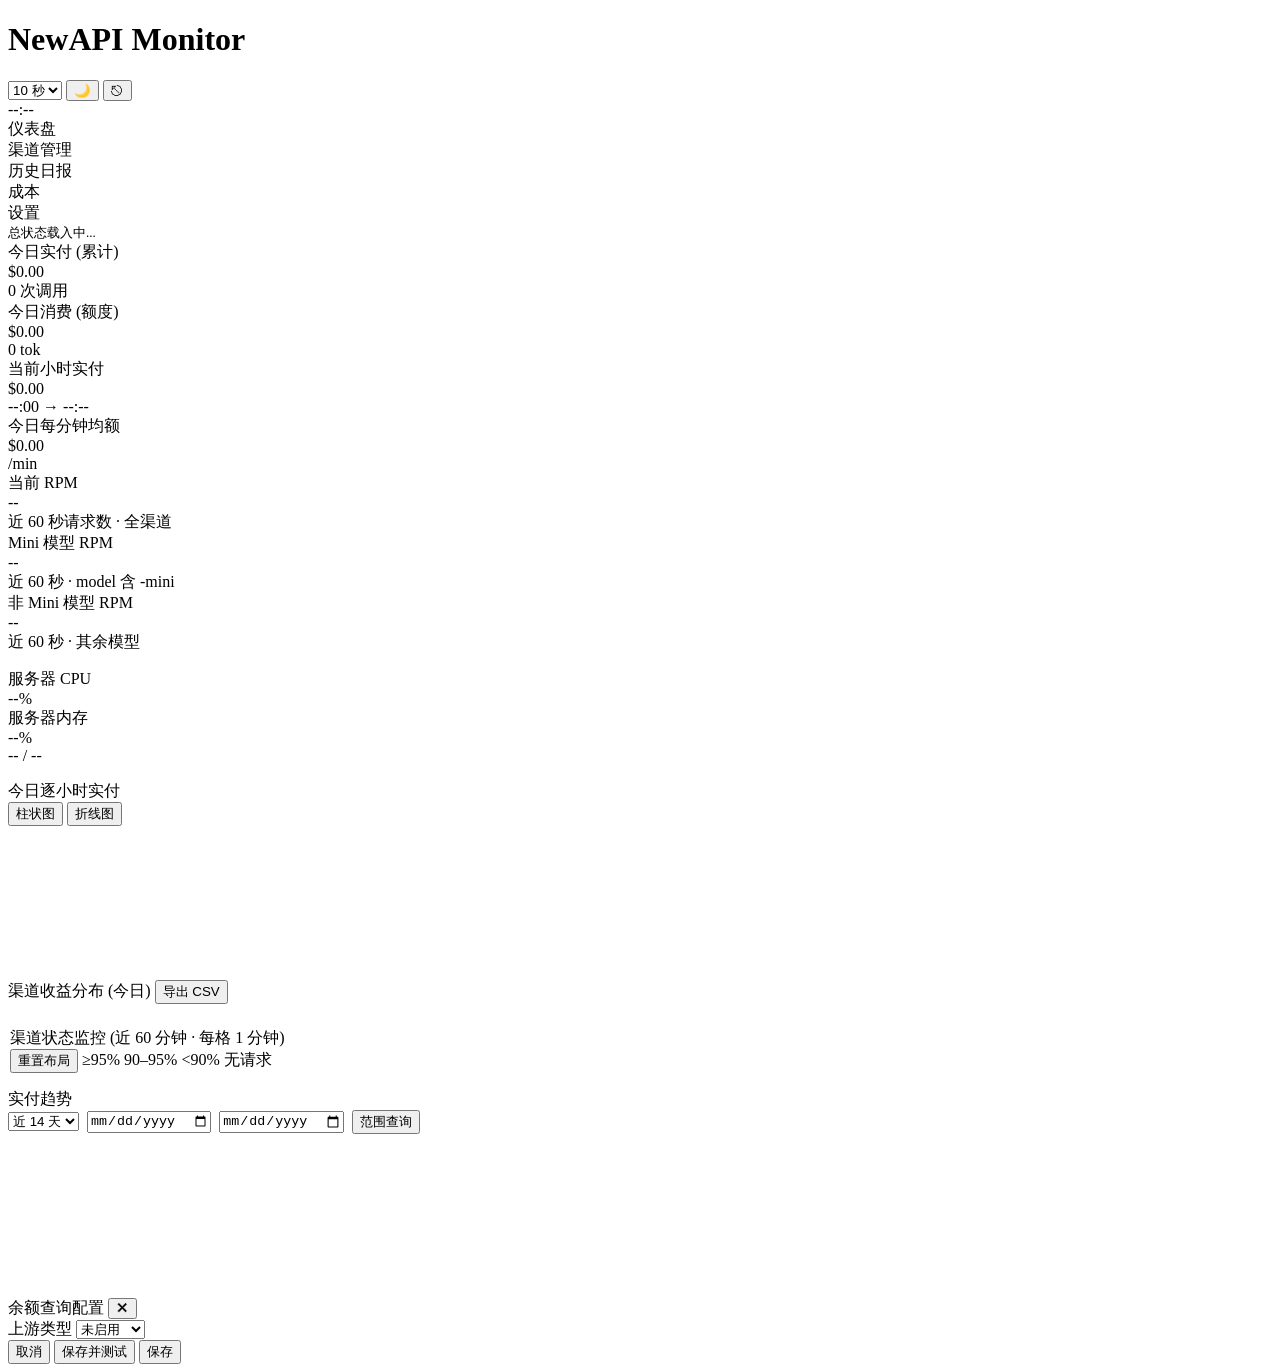
==== commit 72d52d81: "refactor: 拆分 index.html 为独立 CSS/JS 文件并消除配色重复 - 将 1759 行的 index.html 拆为三部分：   - app/static/css/dashbo" ====
--- a/app/templates/index.html
+++ b/app/templates/index.html
@@ -7,183 +7,8 @@
 <script>document.documentElement.setAttribute('data-theme', localStorage.getItem('theme')==='light'?'light':'dark');</script>
 <link rel="preconnect" href="https://fonts.googleapis.com">
 <link href="https://fonts.googleapis.com/css2?family=Inter:wght@300;400;500;600;700;800&display=swap" rel="stylesheet">
-<script src="/static/chart.umd.min.js"></script>
-<style>
-*{margin:0;padding:0;box-sizing:border-box}
-:root{
-  --bg:#0a0e1a;--card:#131722;--border:#1e2a3a;--text:#e1e7f0;--text2:#6b7a99;
-  --accent:#3b82f6;--accent2:#10b981;--accent3:#f59e0b;--accent4:#ef4444;
-  --radius:12px;--shadow:0 4px 20px rgba(0,0,0,.3);
-}
-html[data-theme="light"]{
-  --bg:#f4f6fb;--card:#ffffff;--border:#e2e8f0;--text:#1a2233;--text2:#64748b;
-  --shadow:0 4px 20px rgba(15,23,42,.06);
-}
-body{background:var(--bg);color:var(--text);font-family:'Inter',sans-serif;min-height:100vh;padding:20px;transition:background .2s,color .2s}
-.container{max-width:1280px;margin:0 auto}
-
-/* Header */
-.header{display:flex;align-items:center;justify-content:space-between;margin-bottom:28px;gap:16px;flex-wrap:wrap}
-.header h1{font-size:28px;font-weight:800;letter-spacing:-.5px}
-.header h1 span{color:var(--accent)}
-.header-right{display:flex;align-items:center;gap:10px}
-.header .live{display:flex;align-items:center;gap:8px;color:var(--text2);font-size:14px}
-.header .live .dot{width:8px;height:8px;border-radius:50%;background:var(--accent2);box-shadow:0 0 8px var(--accent2);animation:pulse 2s infinite}
-@keyframes pulse{0%,100%{opacity:1}50%{opacity:.4}}
-.icon-btn{background:var(--card);border:1px solid var(--border);color:var(--text2);width:36px;height:36px;border-radius:9px;cursor:pointer;font-size:15px;display:flex;align-items:center;justify-content:center;transition:all .15s}
-.icon-btn:hover{color:var(--text);border-color:var(--accent)}
-.select{background:var(--card);border:1px solid var(--border);color:var(--text2);border-radius:9px;padding:7px 10px;font-size:13px;cursor:pointer}
-.select:focus{outline:none;border-color:var(--accent)}
-
-/* Grid */
-.grid{display:grid;gap:16px}
-.grid-cards{grid-template-columns:repeat(auto-fit,minmax(240px,1fr))}
-.grid-2{grid-template-columns:1fr 1fr}
-@media(max-width:900px){.grid-2{grid-template-columns:1fr}}
-
-/* Card */
-.card{background:var(--card);border:1px solid var(--border);border-radius:var(--radius);padding:20px;box-shadow:var(--shadow)}
-.card-title{font-size:13px;color:var(--text2);font-weight:500;text-transform:uppercase;letter-spacing:1px;margin-bottom:16px;display:flex;justify-content:space-between;align-items:center;gap:8px}
-
-/* Stat cards */
-.stat-card{text-align:center;transition:transform .2s}
-.stat-card:hover{transform:translateY(-2px)}
-.stat-value{font-size:32px;font-weight:800;letter-spacing:-1px;margin:8px 0}
-.stat-label{font-size:12px;color:var(--text2)}
-.stat-card.green .stat-value{color:var(--accent2)}
-.stat-card.blue .stat-value{color:var(--accent)}
-.stat-card.amber .stat-value{color:var(--accent3)}
-.stat-card.red .stat-value{color:var(--accent4)}
-.usage-bar{height:6px;border-radius:4px;background:var(--bg);margin-top:12px;overflow:hidden}
-.usage-fill{height:100%;width:0;border-radius:4px;background:var(--accent);transition:width .5s ease,background .5s ease}
-
-/* Chart toggle */
-.chart-toggle{display:flex;gap:2px;background:var(--bg);border-radius:6px;padding:2px}
-.chart-toggle button{background:transparent;border:none;color:var(--text2);font-size:12px;padding:4px 12px;border-radius:4px;cursor:pointer;transition:all .15s}
-.chart-toggle button.active{background:var(--accent);color:#fff}
-canvas{max-height:280px}
-
-/* Table */
-table{width:100%;border-collapse:collapse;font-size:14px}
-th{text-align:left;color:var(--text2);font-weight:500;padding:10px 12px;border-bottom:1px solid var(--border);font-size:12px;text-transform:uppercase;letter-spacing:.5px}
-td{padding:12px;border-bottom:1px solid var(--border)}
-tr:hover{background:rgba(127,127,127,.04)}
-.rate-input{background:var(--bg);border:1px solid var(--border);color:var(--text);border-radius:6px;padding:4px 8px;width:80px;font-size:14px;text-align:center}
-.rate-input:focus{outline:none;border-color:var(--accent)}
-.name-input{background:var(--bg);border:1px solid var(--border);color:var(--text);border-radius:6px;padding:4px 8px;width:120px;font-size:14px}
-.name-input:focus{outline:none;border-color:var(--accent)}
-.btn{background:var(--accent);color:#fff;border:none;border-radius:6px;padding:6px 16px;cursor:pointer;font-size:13px;font-weight:500;transition:opacity .2s}
-.btn:hover{opacity:.85}
-.btn-sm{padding:4px 10px;font-size:12px}
-.btn-danger{background:var(--accent4)}
-.btn-ghost{background:transparent;border:1px solid var(--border);color:var(--text2)}
-.btn-ghost:hover{color:var(--text);border-color:var(--accent);opacity:1}
-/* Balance config modal */
-.bal-overlay{display:none;position:fixed;inset:0;z-index:1000;background:rgba(0,0,0,.5);align-items:flex-start;justify-content:center;padding:60px 16px;overflow:auto}
-.bal-overlay.show{display:flex}
-.bal-dialog{background:var(--card);border:1px solid var(--border);border-radius:14px;box-shadow:var(--shadow);width:100%;max-width:440px}
-.bal-head{display:flex;justify-content:space-between;align-items:center;padding:16px 18px;border-bottom:1px solid var(--border);font-weight:600;font-size:15px}
-.bal-body{padding:16px 18px}
-.bal-label{display:block;font-size:12px;color:var(--text2);margin:12px 0 5px;font-weight:500}
-.bal-hint{color:var(--accent);margin-left:8px;font-weight:400}
-.bal-input{width:100%;background:var(--bg);border:1px solid var(--border);color:var(--text);border-radius:8px;padding:8px 11px;font-size:13px;box-sizing:border-box}
-.bal-or{font-size:11px;color:var(--text2);text-align:center;margin:14px 0 4px;position:relative}
-.bal-grp{display:none}
-.bal-grp.show{display:block}
-.bal-result{margin-top:14px;font-size:13px;min-height:18px}
-.bal-foot{display:flex;justify-content:flex-end;gap:8px;padding:14px 18px;border-top:1px solid var(--border)}
-
-/* Channel breakdown */
-.ch-row{display:flex;align-items:center;gap:12px;padding:10px 0;border-bottom:1px solid var(--border)}
-.ch-row:last-child{border:none}
-.ch-badge{width:32px;height:32px;border-radius:8px;display:flex;align-items:center;justify-content:center;font-weight:700;font-size:13px;min-width:32px}
-.ch-info{flex:1}
-.ch-name{font-size:14px;font-weight:500}
-.ch-stats{font-size:12px;color:var(--text2);margin-top:2px}
-.ch-amount{text-align:right}
-.ch-amount .real{font-size:18px;font-weight:700;color:var(--accent2)}
-.ch-amount .usd{font-size:12px;color:var(--text2)}
-
-/* Channel status monitor (uptime-style cards) */
-.cs-cards{display:grid;grid-template-columns:repeat(auto-fill,minmax(300px,1fr));gap:16px}
-.cs-card{background:var(--card);border:1px solid var(--border);border-radius:14px;padding:16px 18px;box-shadow:var(--shadow)}
-.overall-status{margin-bottom:16px;padding:16px 18px}
-.os-row{display:grid;grid-template-columns:140px 110px 180px minmax(0,1fr);gap:14px;align-items:center}
-.os-row + .os-row{margin-top:14px;padding-top:14px;border-top:1px solid var(--border)}
-.os-name{font-size:14px;font-weight:700}
-.os-rate{font-size:28px;font-weight:800;letter-spacing:-1px;text-align:right}
-.os-rate small{font-size:13px;font-weight:700;margin-left:2px}
-.os-metrics{display:grid;grid-template-columns:1fr 1fr;gap:10px}
-.os-metric .ml{font-size:11px;color:var(--text2);white-space:nowrap}
-.os-metric .mv{font-size:17px;font-weight:700;margin-top:3px}
-.os-bars{min-width:0}
-@media(max-width:640px){
-  .os-row{grid-template-columns:1fr;gap:8px}
-  .os-rate{text-align:left}
-  .os-metrics{grid-template-columns:1fr 1fr}
-}
-/* 拖拽：仅顶部标题区(.cs-top)为拖拽手柄，整卡随拖移动 */
-.cs-top{cursor:grab}
-.cs-top:active{cursor:grabbing}
-.cs-card.dragging{opacity:.4}
-.cs-card.drag-over{outline:2px dashed var(--accent);outline-offset:2px}
-.cs-top{display:flex;align-items:center;gap:10px}
-.cs-ic{width:30px;height:30px;border-radius:50%;display:flex;align-items:center;justify-content:center;font-weight:700;font-size:15px;flex-shrink:0}
-.cs-title{flex:1;font-size:15px;font-weight:700;white-space:nowrap;overflow:hidden;text-overflow:ellipsis}
-.cs-badge2{font-size:12px;font-weight:600;padding:3px 11px;border-radius:20px;white-space:nowrap}
-.cs-tags{display:flex;gap:6px;margin:11px 0 14px}
-.cs-tag{font-size:11px;color:var(--text2);background:var(--bg);border:1px solid var(--border);border-radius:6px;padding:2px 8px}
-.cs-metrics{display:flex;flex-wrap:wrap;gap:14px;margin-bottom:8px}
-.cs-metric{flex:1 1 80px;min-width:0}
-.cs-metric .ml{font-size:11px;color:var(--text2);display:flex;align-items:center;gap:5px}
-.cs-metric .mv{font-size:17px;font-weight:700;margin-top:4px}
-.cs-avail{display:flex;align-items:flex-end;justify-content:space-between;margin:12px 0;gap:8px}
-.cs-avail .al{font-size:11px;color:var(--text2)}
-.cs-avail .av{font-size:30px;font-weight:800;letter-spacing:-1px;line-height:1}
-.cs-avail .av small{font-size:14px;font-weight:700;margin-left:2px}
-.cs-striprow{display:flex;justify-content:space-between;font-size:10px;color:var(--text2);margin-bottom:5px}
-.cs-bars{display:flex;gap:2px;align-items:stretch;height:34px;padding:3px;background:linear-gradient(180deg,rgba(127,127,127,.10),rgba(127,127,127,.04));border:1px solid var(--border);border-radius:9px;box-shadow:inset 0 1px 0 rgba(255,255,255,.04),inset 0 -8px 18px rgba(0,0,0,.10)}
-.cs-bar{flex:1;min-width:2px;border-radius:4px;background:linear-gradient(180deg,rgba(148,163,184,.22),rgba(100,116,139,.12));cursor:pointer;transition:opacity .16s ease,transform .16s cubic-bezier(.2,.8,.2,1),filter .16s ease;transform-origin:center bottom}
-.cs-bars:hover .cs-bar{opacity:.45}
-.cs-bars .cs-bar:hover{opacity:1;filter:saturate(1.15) brightness(1.06);transform:translateY(-2px) scaleY(1.12)}
-.cs-bar.green{background:linear-gradient(180deg,#34d399 0%,#10b981 100%);box-shadow:0 0 10px rgba(16,185,129,.18)}
-.cs-bar.yellow{background:linear-gradient(180deg,#fbbf24 0%,#f59e0b 100%);box-shadow:0 0 10px rgba(245,158,11,.18)}
-.cs-bar.red{background:linear-gradient(180deg,#fb7185 0%,#ef4444 100%);box-shadow:0 0 10px rgba(239,68,68,.18)}
-#csTip{position:fixed;left:0;top:0;z-index:9999;pointer-events:none;opacity:0;background:var(--card);border:1px solid var(--border);box-shadow:var(--shadow);border-radius:9px;padding:8px 11px;font-size:12px;line-height:1.4;white-space:pre-line;transition:opacity .13s ease,transform .16s cubic-bezier(.2,.8,.2,1)}
-.cs-foot{display:flex;justify-content:space-between;font-size:9px;color:var(--text2);letter-spacing:1.5px;margin-top:5px}
-.cs-legend{display:flex;gap:12px;align-items:center;font-size:11px;font-weight:400;text-transform:none;letter-spacing:0;color:var(--text2)}
-.cs-legend span{display:flex;align-items:center;gap:4px}
-.cs-legend i{width:10px;height:10px;border-radius:2px;display:inline-block}
-
-/* Tabs */
-.tabs{display:flex;gap:4px;margin-bottom:20px;background:var(--card);border-radius:var(--radius);padding:4px;width:fit-content;flex-wrap:wrap}
-.tab{padding:8px 20px;font-size:14px;font-weight:500;color:var(--text2);cursor:pointer;border-radius:8px;transition:all .15s}
-.tab.active{background:var(--accent);color:#fff}
-.tab:hover:not(.active){background:rgba(127,127,127,.08)}
-
-/* History list */
-.history-list{list-style:none}
-.history-item{display:flex;align-items:center;justify-content:space-between;padding:12px 0;border-bottom:1px solid var(--border);cursor:pointer}
-.history-item:hover{background:rgba(127,127,127,.04)}
-.history-date{font-size:15px;font-weight:600}
-.history-stats{font-size:13px;color:var(--text2)}
-.history-real{font-size:18px;font-weight:700;color:var(--accent2)}
-
-/* Settings */
-.set-label{font-size:13px;color:var(--text2);margin-bottom:8px;font-weight:500}
-.set-row{display:flex;gap:8px;align-items:center;flex-wrap:wrap}
-.key-input{flex:1;min-width:240px;background:var(--bg);border:1px solid var(--border);color:var(--text);border-radius:8px;padding:9px 12px;font-size:13px;font-family:ui-monospace,Menlo,Consolas,monospace}
-.code-block{position:relative;background:var(--bg);border:1px solid var(--border);border-radius:8px;padding:12px 14px;font-family:ui-monospace,Menlo,Consolas,monospace;font-size:12.5px;color:var(--text);white-space:pre-wrap;word-break:break-all;line-height:1.6}
-.code-block .copy{position:absolute;top:8px;right:8px}
-.set-section{margin-bottom:28px}
-.set-section:last-child{margin-bottom:0}
-.set-hint{font-size:12px;color:var(--text2);margin-top:8px;line-height:1.6}
-.pw-input{background:var(--bg);border:1px solid var(--border);color:var(--text);border-radius:8px;padding:9px 12px;font-size:14px;width:200px}
-.pw-input:focus{outline:none;border-color:var(--accent)}
-
-.toast{position:fixed;top:20px;right:20px;background:var(--accent2);color:#fff;padding:12px 24px;border-radius:8px;font-weight:500;z-index:9999;opacity:0;transform:translateY(-10px);transition:all .3s}
-.toast.show{opacity:1;transform:translateY(0)}
-</style>
+<script src="/static/chart.umd.min.js" defer></script>
+<link rel="stylesheet" href="/static/css/dashboard.css">
 </head>
 <body>
 <div class="container">
@@ -554,1157 +379,6 @@
   </div>
 </div>
 
-
-<script>
-const API = '';
-let hourlyChart = null;
-let chartType = 'bar';
-let pollTimer = null;
-let sysTimer = null;
-const SYS_REFRESH_MS = 2000;  // CPU/内存独立快速刷新，接近实时
-let lastHourlyData = null;
-let lastHistory = [];
-let currentApiKey = '';
-let trendChart = null;
-
-function toast(msg) {
-  const el = document.getElementById('toast');
-  el.textContent = msg;
-  el.classList.add('show');
-  setTimeout(() => el.classList.remove('show'), 2000);
-}
-
-// Wrap fetch: on 401 (session expired) bounce to login.
-async function apiFetch(path, opts) {
-  const r = await fetch(API + path, opts);
-  if (r.status === 401) { location.href = '/login'; throw new Error('unauthorized'); }
-  return r;
-}
-
-function cssVar(n) { return getComputedStyle(document.documentElement).getPropertyValue(n).trim(); }
-
-// ── Theme ──
-function applyTheme(t) {
-  document.documentElement.setAttribute('data-theme', t);
-  const b = document.getElementById('themeBtn');
-  if (b) b.textContent = t === 'light' ? '☀️' : '🌙';
-  if (lastHourlyData) renderChart(lastHourlyData);
-}
-function toggleTheme() {
-  const cur = document.documentElement.getAttribute('data-theme') === 'light' ? 'light' : 'dark';
-  const next = cur === 'light' ? 'dark' : 'light';
-  localStorage.setItem('theme', next);
-  applyTheme(next);
-}
-
-// ── Refresh interval ──
-function currentRefreshMs() {
-  const v = localStorage.getItem('refreshMs');
-  return v === null ? 30000 : parseInt(v);
-}
-function applyRefresh() {
-  if (pollTimer) { clearInterval(pollTimer); pollTimer = null; }
-  if (sysTimer) { clearInterval(sysTimer); sysTimer = null; }
-  const ms = currentRefreshMs();
-  if (ms > 0) {
-    pollTimer = setInterval(() => { loadDashboard(); loadChannelStatus(); }, ms);
-    sysTimer = setInterval(loadSystem, SYS_REFRESH_MS);
-  }
-}
-function changeRefresh() {
-  localStorage.setItem('refreshMs', document.getElementById('refreshSel').value);
-  applyRefresh();
-}
-
-async function logout() {
-  try { await fetch('/api/logout', { method: 'POST' }); } catch(e) {}
-  location.href = '/login';
-}
-
-function switchTab(tab) {
-  document.querySelectorAll('.tab').forEach(t => t.classList.remove('active'));
-  event.target.classList.add('active');
-  document.querySelectorAll('[id^="tab-"]').forEach(el => el.style.display = 'none');
-  document.getElementById('tab-' + tab).style.display = '';
-  if (tab === 'channels') loadChannels();
-  if (tab === 'history') loadHistory();
-  if (tab === 'cost') loadCost();
-  if (tab === 'settings') loadSettings();
-}
-
-function switchChart(type, btn) {
-  chartType = type;
-  document.querySelectorAll('.chart-toggle button').forEach(b => b.classList.remove('active'));
-  btn.classList.add('active');
-  if (lastHourlyData) renderChart(lastHourlyData);
-}
-
-function fmtMoney(v) { return '$' + (v || 0).toLocaleString('en-US', {minimumFractionDigits:2, maximumFractionDigits:2}); }
-function fmtNum(n) {
-  n = Math.round(n || 0);
-  if (n >= 1e9) return (n/1e9).toFixed(2) + 'B';
-  if (n >= 1e6) return (n/1e6).toFixed(2) + 'M';
-  if (n >= 1e3) return (n/1e3).toFixed(1) + 'K';
-  return n.toString();
-}
-function fmtGB(bytes) { return (bytes / 1073741824).toFixed(1) + ' GB'; }
-
-function usageColor(pct) {
-  if (pct >= 90) return 'var(--accent4)';
-  if (pct >= 70) return 'var(--accent3)';
-  return 'var(--accent2)';
-}
-
-async function loadSystem() {
-  try {
-    const resp = await apiFetch('/api/system');
-    const d = await resp.json();
-    const cpu = document.getElementById('sysCpu');
-    const cpuBar = document.getElementById('sysCpuBar');
-    cpu.textContent = d.cpu_percent + '%';
-    cpuBar.style.width = Math.min(100, d.cpu_percent) + '%';
-    cpuBar.style.background = usageColor(d.cpu_percent);
-
-    const mem = document.getElementById('sysMem');
-    const memBar = document.getElementById('sysMemBar');
-    mem.textContent = d.mem_percent + '%';
-    document.getElementById('sysMemDetail').textContent = fmtGB(d.mem_used) + ' / ' + fmtGB(d.mem_total);
-    memBar.style.width = Math.min(100, d.mem_percent) + '%';
-    memBar.style.background = usageColor(d.mem_percent);
-  } catch (e) { /* keep last values on transient errors */ }
-}
-
-// ── CSV export ──
-function downloadCSV(filename, rows) {
-  const csv = rows.map(r => r.map(c => {
-    const s = String(c == null ? '' : c);
-    return /[",\n]/.test(s) ? '"' + s.replace(/"/g, '""') + '"' : s;
-  }).join(',')).join('\n');
-  const blob = new Blob(['﻿' + csv], {type: 'text/csv;charset=utf-8'});
-  const url = URL.createObjectURL(blob);
-  const a = document.createElement('a');
-  a.href = url; a.download = filename; a.click();
-  URL.revokeObjectURL(url);
-}
-function exportDashboardCSV() {
-  if (!lastHourlyData) { toast('暂无数据'); return; }
-  const rows = [['渠道ID','名称','调用次数','消费USD','实付USD','prompt_tokens','completion_tokens']];
-  Object.entries(lastHourlyData.channels).forEach(([id, c]) => {
-    rows.push([id, c.name || '', c.calls || 0, (c.usd||0).toFixed(4), (c.real_cost||0).toFixed(4), c.prompt_tokens||0, c.completion_tokens||0]);
-  });
-  downloadCSV('今日渠道_' + lastHourlyData.today_date + '.csv', rows);
-}
-function exportHistoryCSV() {
-  if (!lastHistory.length) { toast('暂无历史'); return; }
-  const rows = [['日期','调用次数','消费USD','实付USD']];
-  lastHistory.forEach(it => rows.push([it.date, it.total_calls, (it.total_usd||0).toFixed(2), (it.total_real||0).toFixed(2)]));
-  downloadCSV('历史日报.csv', rows);
-}
-
-// ── Dashboard ──
-async function loadDashboard() {
-  try {
-    const resp = await apiFetch('/api/hourly');
-    const data = await resp.json();
-    lastHourlyData = data;
-
-    const eb = document.getElementById('errBanner');
-    if (eb) {
-      if (data.error) { eb.textContent = '⚠️ ' + data.error; eb.style.display = ''; }
-      else { eb.style.display = 'none'; }
-    }
-
-    document.getElementById('liveTime').textContent = data.now;
-    document.getElementById('todayReal').textContent = fmtMoney(data.today_total.total_real);
-    document.getElementById('todayUsd').textContent = fmtMoney(data.today_total.total_usd);
-    document.getElementById('todayCalls').textContent = data.today_total.total_calls.toLocaleString() + ' 次调用';
-    document.getElementById('curHourReal').textContent = fmtMoney(data.current_hour.total_real);
-    document.getElementById('curHourRange').textContent = data.current_hour.start + ' → ' + data.current_hour.end;
-
-    let totalTok = 0;
-    Object.values(data.channels).forEach(c => { totalTok += (c.prompt_tokens||0) + (c.completion_tokens||0); });
-    document.getElementById('todayTokens').textContent = fmtNum(totalTok) + ' tok';
-
-    const minutes = (data.today_minutes != null) ? data.today_minutes : (new Date().getHours() * 60 + new Date().getMinutes());
-    document.getElementById('perMin').textContent = fmtMoney(data.today_total.total_real / Math.max(1, minutes));
-
-    // Render chart
-    renderChart(data);
-
-    // Channel breakdown
-    const breakdown = document.getElementById('channelBreakdown');
-    const colors = ['#3b82f6','#10b981','#f59e0b','#ef4444','#8b5cf6','#ec4899','#14b8a6','#f97316'];
-    breakdown.innerHTML = '';
-    const sortedChannels = Object.entries(data.channels)
-      .map(([k,v]) => ({id:k, ...v}))
-      .sort((a,b) => (b.real_cost||0) - (a.real_cost||0));
-
-    sortedChannels.forEach((ch, i) => {
-      const row = document.createElement('div');
-      row.className = 'ch-row';
-      const errTotal = (ch.calls||0) + (ch.errors||0);
-      const errRate = errTotal > 0 ? (ch.errors||0) / errTotal : 0;
-      const errColor = errRate >= 0.10 ? '#ef4444' : 'var(--muted)';
-      const errHtml = `<span style="color:${errColor}"> · 错误率 ${(errRate*100).toFixed(1)}% (${(ch.errors||0).toLocaleString()}失败)</span>`;
-      row.innerHTML = `
-        <div class="ch-badge" style="background:${colors[i % colors.length]}20;color:${colors[i % colors.length]}">${ch.id}</div>
-        <div class="ch-info">
-          <div class="ch-name">${escapeHtml(ch.name || '渠道 ' + ch.id)}</div>
-          <div class="ch-stats">${(ch.calls||0).toLocaleString()} 次 · ${fmtNum(ch.prompt_tokens||0)}+${fmtNum(ch.completion_tokens||0)} tok${errHtml}</div>
-        </div>
-        <div class="ch-amount">
-          <div class="real">${fmtMoney(ch.real_cost||0)}</div>
-          <div class="usd">消费 ${fmtMoney(ch.usd||0)}</div>
-        </div>
-      `;
-      breakdown.appendChild(row);
-    });
-  } catch(e) {
-    console.error('Dashboard error:', e);
-  }
-}
-
-function renderChart(data) {
-  const ctx = document.getElementById('hourlyChart');
-  if (!ctx) return;
-
-  const labels = data.hourly.map(h => h.hour + ':00');
-  const realValues = data.hourly.map(h => h.real_cost || 0);
-
-  if (hourlyChart) hourlyChart.destroy();
-
-  const isBar = chartType === 'bar';
-  const isLight = document.documentElement.getAttribute('data-theme') === 'light';
-  const axisColor = cssVar('--text2') || '#6b7a99';
-  const gridColor = isLight ? 'rgba(15,23,42,0.06)' : 'rgba(255,255,255,0.05)';
-  const tipBg = cssVar('--card');
-  const tipBorder = cssVar('--border');
-  const tipText = cssVar('--text');
-
-  hourlyChart = new Chart(ctx, {
-    type: isBar ? 'bar' : 'line',
-    data: {
-      labels: labels,
-      datasets: [
-        {
-          label: '实付 (USD)',
-          data: realValues,
-          backgroundColor: isBar ? 'rgba(16,185,129,0.6)' : 'rgba(16,185,129,0.1)',
-          borderColor: '#10b981',
-          borderWidth: isBar ? 0 : 2,
-          borderRadius: isBar ? 4 : 0,
-          fill: !isBar,
-          tension: 0.4,
-          pointRadius: isBar ? 0 : 3,
-          pointBackgroundColor: '#10b981',
-          pointBorderColor: '#10b981',
-        }
-      ]
-    },
-    options: {
-      responsive: true,
-      maintainAspectRatio: false,
-      interaction: { mode: 'index', intersect: false },
-      plugins: {
-        legend: {
-          display: true,
-          position: 'top',
-          labels: { color: axisColor, font: { size: 11 } }
-        },
-        tooltip: {
-          backgroundColor: tipBg,
-          borderColor: tipBorder,
-          borderWidth: 1,
-          titleColor: tipText,
-          bodyColor: tipText,
-          padding: 12,
-          callbacks: {
-            label: function(ctx) {
-              return ctx.dataset.label + ': ' + fmtMoney(ctx.parsed.y);
-            }
-          }
-        }
-      },
-      scales: {
-        x: {
-          grid: { color: gridColor },
-          ticks: { color: axisColor, font: { size: 10 } }
-        },
-        y: {
-          grid: { color: gridColor },
-          ticks: {
-            color: axisColor,
-            font: { size: 11 },
-            callback: v => '$' + v
-          }
-        }
-      }
-    }
-  });
-}
-
-// ── Trend ──
-async function loadTrend() {
-  try {
-    const days = document.getElementById('trendDays').value;
-    const resp = await apiFetch('/api/trend?days=' + days);
-    renderTrend(await resp.json());
-  } catch(e) { console.error('Trend error:', e); }
-}
-async function loadTrendRange() {
-  const s = document.getElementById('trendStart').value;
-  const e = document.getElementById('trendEnd').value;
-  if (!s || !e) { toast('请选择开始和结束日期'); return; }
-  try {
-    const resp = await apiFetch('/api/trend?start=' + s + '&end=' + e);
-    renderTrend(await resp.json());
-  } catch(err) { console.error(err); toast('查询失败'); }
-}
-function renderTrend(series) {
-  const ctx = document.getElementById('trendChart');
-  if (!ctx) return;
-  const labels = series.map(d => d.date.slice(5));
-  const real = series.map(d => d.total_real || 0);
-  if (trendChart) trendChart.destroy();
-  const axisColor = cssVar('--text2') || '#6b7a99';
-  const isLight = document.documentElement.getAttribute('data-theme') === 'light';
-  const gridColor = isLight ? 'rgba(15,23,42,0.06)' : 'rgba(255,255,255,0.05)';
-  trendChart = new Chart(ctx, {
-    type: 'line',
-    data: { labels, datasets: [
-      { label: '实付 (USD)', data: real, borderColor: '#10b981', backgroundColor: 'rgba(16,185,129,0.1)', borderWidth: 2, tension: 0.3, fill: true, pointRadius: 2 },
-    ]},
-    options: {
-      responsive: true, maintainAspectRatio: false,
-      interaction: { mode: 'index', intersect: false },
-      plugins: {
-        legend: { labels: { color: axisColor, font: { size: 11 } } },
-        tooltip: { callbacks: { label: c => c.dataset.label + ': ' + fmtMoney(c.parsed.y) } }
-      },
-      scales: {
-        x: { grid: { color: gridColor }, ticks: { color: axisColor, font: { size: 10 } } },
-        y: { grid: { color: gridColor }, ticks: { color: axisColor, callback: v => '$' + v } }
-      }
-    }
-  });
-  const tr = real.reduce((a, b) => a + b, 0);
-  document.getElementById('trendSummary').textContent =
-    `区间合计：实付 ${fmtMoney(tr)} · 共 ${series.length} 天`;
-}
-
-// ── Channel status monitor ──
-let lastBalances = {};
-let controlConfigured = false;   // new-api 启停控制是否已配置
-let lastControlStatus = {};      // {channel_id: enabled_bool}
-async function loadChannelStatus() {
-  try {
-    const [statusR, balR, ctrlR] = await Promise.all([
-      apiFetch('/api/channel-status?minutes=60'),
-      apiFetch('/api/channels/balances').catch(() => null),
-      apiFetch('/api/channels/control-status').catch(() => null),
-    ]);
-    if (balR) { try { lastBalances = await balR.json(); } catch(e) {} }
-    if (ctrlR) {
-      try {
-        const c = await ctrlR.json();
-        controlConfigured = !!c.configured;
-        lastControlStatus = c.statuses || {};
-      } catch(e) {}
-    }
-    renderChannelStatus(await statusR.json());
-  } catch(e) { console.error('Channel status error:', e); }
-}
-async function refreshCardBalance(id, btn) {
-  btn.disabled = true; btn.textContent = '…';
-  try {
-    const r = await (await apiFetch('/api/channels/' + id + '/balance/refresh', {method:'POST'})).json();
-    lastBalances[id] = { ...(lastBalances[id] || {}), configured: true,
-      value: r.value, error: r.error || '', checked_at: r.checked_at };
-    toast(r.error ? ('查询失败: ' + r.error) : ('余额 $' + Number(r.value).toFixed(2)));
-  } catch(e) { toast('刷新失败'); }
-  loadChannelStatus();
-}
-async function toggleChannelStatus(id, enable, btn) {
-  if (!controlConfigured) { toast('请先在设置页配置 new-api 控制凭据'); return; }
-  btn.disabled = true; const orig = btn.textContent; btn.textContent = '…';
-  try {
-    const resp = await apiFetch('/api/channels/' + id + '/status', {
-      method:'POST', headers:{'Content-Type':'application/json'},
-      body: JSON.stringify({status: enable ? 1 : 2}),
-    });
-    const r = await resp.json();
-    if (!resp.ok || !r.ok) {
-      // 后端调用 new-api 失败 —— 如实报错，不再假报“已启用/已暂停”
-      toast(r.detail || ('操作失败 (HTTP ' + resp.status + ')'));
-      return;
-    }
-    lastControlStatus[id] = !!r.enabled;
-    toast(enable ? '渠道已启用' : '渠道已暂停');
-  } catch(e) {
-    toast('操作失败');
-  } finally {
-    btn.disabled = false; btn.textContent = orig;
-  }
-  if (lastStatusData) renderChannelStatus(lastStatusData);
-}
-let lastStatusData = null;  // 缓存最近一份渠道状态，供启停后局部刷新重渲染
-// ── 渠道卡片拖拽排序：仅顶部标题区(.cs-top)可拖，顺序持久化到 localStorage ──
-let _csDragId = null, _csDragFromTop = false;  // mousedown 时记录按点是否落在标题区(.cs-top)
-function getCsOrder() { try { return JSON.parse(localStorage.getItem('csOrder') || '[]'); } catch(e) { return []; } }
-function saveCsOrder(arr) { localStorage.setItem('csOrder', JSON.stringify(arr)); }
-function resetCsOrder() { localStorage.removeItem('csOrder'); if (lastStatusData) renderChannelStatus(lastStatusData); }
-// 找指针"之后"的第一张卡片（文档顺序），作为插入锚点：dragging 将插到它前面；null 表示插末尾。
-// 二维 grid 判据：指针在卡片上方整行 (y<top)，或与卡片同行 (y<bottom) 且在其左半 (x<中线)。
-function _csAfterEl(wrap, x, y) {
-  for (const c of wrap.querySelectorAll('.cs-card:not(.dragging)')) {
-    const b = c.getBoundingClientRect();
-    if (y < b.top || (y < b.bottom && x < b.left + b.width / 2)) return c;
-  }
-  return null;
-}
-function _csClearDrag(wrap) {
-  wrap.querySelectorAll('.cs-card').forEach(c => c.classList.remove('dragging', 'drag-over'));
-  _csDragId = null;
-  _csDragFromTop = false;
-}
-// 事件委托到稳定的 #channelStatus 容器（grid 每次刷新都会重建，不能绑在 grid 上）
-function bindCsDnD(wrap) {
-  if (wrap._dndBound) return;
-  wrap._dndBound = true;
-  // dragstart 的 e.target 总是被拖卡片本身(.cs-card)，无法据此判断按点；用 mousedown 记录是否按在标题区(.cs-top)
-  wrap.addEventListener('mousedown', e => {
-    _csDragFromTop = !!(e.target.closest('.cs-top') && e.target.closest('.cs-card'));
-  });
-  wrap.addEventListener('dragstart', e => {
-    const card = e.target.closest('.cs-card');
-    if (!card) return;
-    if (!_csDragFromTop) { e.preventDefault(); return; }  // 仅从标题区发起的拖拽才放行
-    _csDragId = card.dataset.id;
-    card.classList.add('dragging');
-    e.dataTransfer.effectAllowed = 'move';
-    try { e.dataTransfer.setData('text/plain', _csDragId); } catch(_) {}
-  });
-  wrap.addEventListener('dragover', e => {
-    if (!_csDragId) return;
-    e.preventDefault();
-    const dragging = wrap.querySelector('.cs-card.dragging');
-    if (!dragging) return;
-    const after = _csAfterEl(wrap, e.clientX, e.clientY);
-    wrap.querySelectorAll('.cs-card.drag-over').forEach(c => c.classList.remove('drag-over'));
-    const grid = wrap.querySelector('.cs-cards');
-    if (after) { after.classList.add('drag-over'); after.parentNode.insertBefore(dragging, after); }
-    else if (grid) { grid.appendChild(dragging); }
-  });
-  wrap.addEventListener('drop', e => {
-    if (!_csDragId) return;
-    e.preventDefault();
-    const grid = wrap.querySelector('.cs-cards');
-    if (grid) saveCsOrder([...grid.children].map(c => c.dataset.id).filter(Boolean));
-    _csClearDrag(wrap);
-  });
-  wrap.addEventListener('dragend', () => _csClearDrag(wrap));
-}
-function buildStatusBars(cells) {
-  let success = 0, total = 0;
-  const barsHtml = (cells || []).map(c => {
-    success += c.success || 0; total += c.total || 0;
-    let cls, tip;
-    if (c.rate === null || !c.total) {
-      cls = '';
-      tip = `${c.t}\n无请求`;
-    } else {
-      const r = c.rate * 100;
-      const errors = c.total - c.success;
-      const errRate = 100 - r;
-      cls = r >= 95 ? 'green' : (r >= 90 ? 'yellow' : 'red');
-      tip = `${c.t}\n成功 ${c.success.toLocaleString()} 次\n失败 ${errors.toLocaleString()} 次\n错误率 ${errRate.toFixed(1)}%`;
-    }
-    return `<div class="cs-bar ${cls}" data-tip='${escapeAttr(tip)}'></div>`;
-  }).join('');
-  return { success, total, barsHtml, pct: total > 0 ? (success / total * 100) : null };
-}
-const fmtDur = s => (s == null || isNaN(s)) ? '—' : (s >= 60 ? `${Math.floor(s / 60)}m${Math.round(s % 60)}s` : `${s.toFixed(1)}s`);
-const fmtFrt = ms => (ms == null || isNaN(ms)) ? '—' : (ms >= 1000 ? `${(ms / 1000).toFixed(1)}s` : `${Math.round(ms)}ms`);
-function renderOverallStatus(data, refreshLbl) {
-  const el = document.getElementById('overallStatus');
-  if (!el) return;
-  if (data.error) {
-    el.innerHTML = '<div style="color:var(--text2);font-size:13px">数据库查询失败，暂无总状态</div>';
-    return;
-  }
-  const groups = [
-    data.overall && data.overall.mini ? data.overall.mini : {name: 'Mini 模型', cells: []},
-    data.overall && data.overall.other ? data.overall.other : {name: '非 Mini 模型', cells: []},
-  ];
-  el.innerHTML = groups.map(g => {
-    const stat = buildStatusBars(g.cells);
-    const color = stat.pct === null ? 'var(--text2)' : (stat.pct >= 95 ? 'var(--accent2)' : (stat.pct >= 90 ? 'var(--accent3)' : 'var(--accent4)'));
-    return `
-      <div class="os-row">
-        <div class="os-name">${escapeHtml(g.name)}</div>
-        <div class="os-rate" style="color:${color}">${stat.pct === null ? '—' : stat.pct.toFixed(2)}<small>${stat.pct === null ? '' : '%'}</small></div>
-        <div class="os-metrics">
-          <div class="os-metric">
-            <div class="ml">平均时长</div>
-            <div class="mv" title="近 60 分钟成功请求的平均总耗时">${fmtDur(g.avg_dur)}</div>
-          </div>
-          <div class="os-metric">
-            <div class="ml">平均首字</div>
-            <div class="mv" title="近 60 分钟成功请求的平均首字时延 (TTFT)">${fmtFrt(g.avg_frt)}</div>
-          </div>
-        </div>
-        <div class="os-bars">
-          <div class="cs-striprow"><span>近 60 分钟</span><span>${refreshLbl}</span></div>
-          <div class="cs-bars">${stat.barsHtml}</div>
-        </div>
-      </div>`;
-  }).join('');
-  bindCsTooltip(el);
-}
-function renderChannelStatus(data) {
-  const wrap = document.getElementById('channelStatus');
-  if (!wrap) return;
-  lastStatusData = data;
-  const rpmEl = document.getElementById('curRpm');
-  if (rpmEl) rpmEl.textContent = data.error ? '—' : (data.total_rpm || 0).toLocaleString();
-  const rpmMiniEl = document.getElementById('curRpmMini');
-  if (rpmMiniEl) rpmMiniEl.textContent = data.error ? '—' : (data.mini_rpm || 0).toLocaleString();
-  const rpmOtherEl = document.getElementById('curRpmOther');
-  if (rpmOtherEl) rpmOtherEl.textContent = data.error ? '—' : (data.other_rpm || 0).toLocaleString();
-  const ms = currentRefreshMs();
-  const refreshLbl = ms > 0 ? `${Math.round(ms / 1000)}S 后刷新` : '自动刷新关闭';
-  renderOverallStatus(data, refreshLbl);
-  const colors = ['#3b82f6','#10b981','#f59e0b','#ef4444','#8b5cf6','#ec4899','#14b8a6','#f97316'];
-  if (data.error) {
-    wrap.innerHTML = '<div style="color:var(--text2);font-size:13px">数据库查询失败，暂无渠道状态</div>';
-    return;
-  }
-  // 排序：先按 localStorage 保存的自定义顺序，未保存的新渠道按 ID 升序追加到末尾
-  const allIds = Object.keys(data.channels);
-  const saved = getCsOrder();
-  const ids = [];
-  saved.forEach(id => { if (allIds.indexOf(id) !== -1) ids.push(id); });
-  allIds.filter(id => saved.indexOf(id) === -1).sort((a, b) => a - b).forEach(id => ids.push(id));
-  if (!ids.length) {
-    wrap.innerHTML = '<div style="color:var(--text2);font-size:13px">暂无渠道</div>';
-    return;
-  }
-  // status by window availability: green ≥95 正常 / amber ≥90 降级 / red 异常 / null 无数据
-  const STATUS = {
-    green:  { txt: '正常',  glyph: '✓', c: 'var(--accent2)', bg: 'rgba(16,185,129,.13)' },
-    yellow: { txt: '降级',  glyph: '!', c: 'var(--accent3)', bg: 'rgba(245,158,11,.15)' },
-    red:    { txt: '异常',  glyph: '✕', c: 'var(--accent4)', bg: 'rgba(239,68,68,.13)' },
-    none:   { txt: '无数据', glyph: '–', c: 'var(--text2)',  bg: 'rgba(127,127,127,.12)' },
-  };
-  const callIc = '<svg width="13" height="13" viewBox="0 0 24 24" fill="none" stroke="currentColor" stroke-width="2" stroke-linecap="round" stroke-linejoin="round"><path d="M22 12h-4l-3 9L9 3l-3 9H2"/></svg>';
-  const rpmIc = '<svg width="13" height="13" viewBox="0 0 24 24" fill="none" stroke="currentColor" stroke-width="2" stroke-linecap="round" stroke-linejoin="round"><polygon points="13 2 3 14 12 14 11 22 21 10 12 10 13 2"/></svg>';
-  const errIc = '<svg width="13" height="13" viewBox="0 0 24 24" fill="none" stroke="currentColor" stroke-width="2" stroke-linecap="round" stroke-linejoin="round"><path d="M10.29 3.86 1.82 18a2 2 0 0 0 1.71 3h16.94a2 2 0 0 0 1.71-3L13.71 3.86a2 2 0 0 0-3.42 0z"/><line x1="12" y1="9" x2="12" y2="13"/><line x1="12" y1="17" x2="12.01" y2="17"/></svg>';
-  const durIc = '<svg width="13" height="13" viewBox="0 0 24 24" fill="none" stroke="currentColor" stroke-width="2" stroke-linecap="round" stroke-linejoin="round"><circle cx="12" cy="12" r="10"/><polyline points="12 6 12 12 16 14"/></svg>';
-  const frtIc = '<svg width="13" height="13" viewBox="0 0 24 24" fill="none" stroke="currentColor" stroke-width="2" stroke-linecap="round" stroke-linejoin="round"><polygon points="13 2 3 14 12 14 11 22 21 10 12 10 13 2"/></svg>';
-
-  const grid = document.createElement('div');
-  grid.className = 'cs-cards';
-  ids.forEach((id, i) => {
-    const ch = data.channels[id];
-    let s = 0, t = 0;
-    const barsHtml = ch.cells.map(c => {
-      s += c.success; t += c.total;
-      let cls, tip;
-      if (c.rate === null || c.total === 0) {
-        cls = '';
-        tip = `${c.t}\n无请求`;
-      } else {
-        const r = c.rate * 100;
-        const errors = c.total - c.success;
-        const errRate = 100 - r;
-        cls = r >= 95 ? 'green' : (r >= 90 ? 'yellow' : 'red');
-        tip = `${c.t}\n成功 ${c.success.toLocaleString()} 次\n失败 ${errors.toLocaleString()} 次\n错误率 ${errRate.toFixed(1)}%`;
-      }
-      return `<div class="cs-bar ${cls}" data-tip='${escapeAttr(tip)}'></div>`;
-    }).join('');
-
-    const errors = t - s;
-    const pct = t > 0 ? (s / t * 100) : null;
-    const key = pct === null ? 'none' : (pct >= 95 ? 'green' : (pct >= 90 ? 'yellow' : 'red'));
-    const st = STATUS[key];
-    const palette = colors[i % colors.length];
-    const bal = lastBalances[id] || {};
-    // new-api 启停控制：仅在配置了控制凭据时显示状态徽标与启停按钮
-    const ctrlKnown = controlConfigured && (id in lastControlStatus);
-    const enabled = !!lastControlStatus[id];
-    const ctrlBadge = ctrlKnown
-      ? `<span class="cs-badge2" style="background:${enabled ? 'rgba(16,185,129,.13)' : 'rgba(127,127,127,.14)'};color:${enabled ? 'var(--accent2)' : 'var(--text2)'}">${enabled ? '已启用' : '已暂停'}</span>`
-      : '';
-    const ctrlBtns = controlConfigured
-      ? `<div style="display:flex;gap:8px;margin-top:10px">
-           <button class="btn btn-sm" style="${enabled ? 'opacity:.45;pointer-events:none' : ''}" onclick="toggleChannelStatus(${id}, true, this)">启动</button>
-           <button class="btn btn-sm btn-ghost" style="${!enabled ? 'opacity:.45;pointer-events:none' : ''}" onclick="toggleChannelStatus(${id}, false, this)">暂停</button>
-         </div>`
-      : '';
-    let balHtml = '';
-    if (bal.configured) {
-      let balInner;
-      if (bal.error) {
-        balInner = `<span style="color:var(--accent4)" title="${escapeAttr(bal.error)}">查询失败</span>`;
-      } else if (bal.value !== null && bal.value !== undefined) {
-        balInner = `<b style="color:var(--accent2);font-size:15px">$${Number(bal.value).toFixed(2)}</b>`;
-      } else {
-        balInner = '<span style="color:var(--text2)">待刷新</span>';
-      }
-      balHtml = `
-      <div class="cs-avail" style="border-top:1px dashed var(--border);margin-top:10px;padding-top:10px">
-        <span class="al">账号余额 · ${bal.type}${bal.checked_at ? ' · ' + bal.checked_at.slice(5, 16) : ''}</span>
-        <span style="display:flex;align-items:center;gap:8px">${balInner}
-          <button class="icon-btn" style="width:26px;height:26px;font-size:12px" title="刷新余额" onclick="refreshCardBalance(${id}, this)">↻</button>
-        </span>
-      </div>`;
-    }
-    const card = document.createElement('div');
-    card.className = 'cs-card';
-    card.draggable = true;
-    card.dataset.id = id;
-    card.innerHTML = `
-      <div class="cs-top">
-        <span class="cs-ic" style="background:${st.bg};color:${st.c}">${st.glyph}</span>
-        <span class="cs-title">${escapeHtml(ch.name || '渠道 ' + id)}</span>
-        <span class="cs-badge2" style="background:${st.bg};color:${st.c}">${st.txt}</span>
-        ${ctrlBadge}
-      </div>
-      <div class="cs-tags">
-        <span class="cs-tag" style="color:${palette}">#${id}</span>
-        <span class="cs-tag">×${(ch.rate || 0)}</span>
-      </div>
-      <div class="cs-metrics">
-        <div class="cs-metric">
-          <div class="ml">${rpmIc} 当前 RPM</div>
-          <div class="mv" style="color:${(ch.rpm||0) > 0 ? 'var(--accent)' : 'inherit'}">${(ch.rpm||0).toLocaleString()}</div>
-        </div>
-        <div class="cs-metric">
-          <div class="ml">${callIc} 60 分调用</div>
-          <div class="mv">${t.toLocaleString()}</div>
-        </div>
-        <div class="cs-metric">
-          <div class="ml">${errIc} 失败</div>
-          <div class="mv" style="color:${errors > 0 ? 'var(--accent4)' : 'inherit'}">${errors.toLocaleString()}</div>
-        </div>
-        <div class="cs-metric">
-          <div class="ml">${durIc} 平均时长</div>
-          <div class="mv" title="近 60 分钟成功请求的平均总耗时">${fmtDur(ch.avg_dur)}</div>
-        </div>
-        <div class="cs-metric">
-          <div class="ml">${frtIc} 平均首字</div>
-          <div class="mv" title="近 60 分钟成功请求的平均首字时延 (TTFT)">${fmtFrt(ch.avg_frt)}</div>
-        </div>
-      </div>
-      <div class="cs-avail">
-        <span class="al">可用性 · 近 60 分</span>
-        <span class="av" style="color:${st.c}">${pct === null ? '—' : pct.toFixed(2)}<small>${pct === null ? '' : '%'}</small></span>
-      </div>
-      ${balHtml}
-      ${ctrlBtns}
-      <div class="cs-striprow"><span>近 60 分钟</span><span>${refreshLbl}</span></div>
-      <div class="cs-bars">${barsHtml}</div>
-      <div class="cs-foot"><span>PAST</span><span>NOW</span></div>`;
-    grid.appendChild(card);
-  });
-  wrap.innerHTML = '';
-  wrap.appendChild(grid);
-  bindCsTooltip(wrap);
-  bindCsDnD(wrap);
-}
-
-// Custom hover tooltip for the status bars — replaces the laggy native title:
-// snaps above the hovered bar and slides smoothly between bars (OpenRouter-style).
-let _csTip = null;
-function bindCsTooltip(host) {
-  if (!_csTip) {
-    _csTip = document.createElement('div');
-    _csTip.id = 'csTip';
-    document.body.appendChild(_csTip);
-  }
-  if (host._csBound) return;  // delegate once; host element is stable across refreshes
-  host._csBound = true;
-  const show = (bar) => {
-    _csTip.textContent = bar.dataset.tip;
-    const r = bar.getBoundingClientRect();
-    const x = r.left + r.width / 2, y = r.top - 10;
-    _csTip.style.transform = `translate(${x}px, ${y}px) translate(-50%, -100%)`;
-    _csTip.style.opacity = '1';
-  };
-  host.addEventListener('mouseover', e => {
-    const bar = e.target.closest('.cs-bar');
-    if (bar) show(bar);
-  });
-  host.addEventListener('mouseout', e => {
-    if (e.target.closest('.cs-bar') && _csTip) _csTip.style.opacity = '0';
-  });
-}
-
-// ── Channels ──
-async function loadChannels() {
-  const resp = await apiFetch('/api/channels');
-  const channels = await resp.json();
-  let balances = {};
-  try { balances = await (await apiFetch('/api/channels/balances')).json(); } catch(e) {}
-  const tbody = document.getElementById('channelsBody');
-  tbody.innerHTML = '';
-  channels.forEach(ch => {
-    const b = balances[ch.id] || {};
-    let balCell;
-    if (!b.configured) {
-      balCell = '<span style="color:var(--text2)">未配置</span>';
-    } else if (b.error) {
-      balCell = `<span style="color:var(--accent4)" title="${escapeAttr(b.error)}">⚠ 失败</span>`;
-    } else if (b.value !== null && b.value !== undefined) {
-      balCell = `<b style="color:var(--accent2)">$${Number(b.value).toFixed(2)}</b> <span style="color:var(--text2);font-size:11px">${b.type}</span>`;
-    } else {
-      balCell = `<span style="color:var(--text2)">${b.type} · 待刷新</span>`;
-    }
-    const tr = document.createElement('tr');
-    tr.innerHTML = `
-      <td>${ch.id}</td>
-      <td><input class="name-input" value="${escapeAttr(ch.name)}" onchange="updateChannel(${ch.id}, 'name', this.value)"></td>
-      <td><input class="rate-input" type="number" step="0.001" value="${ch.rate}" onchange="updateChannel(${ch.id}, 'rate', this.value)"></td>
-      <td>${balCell}</td>
-      <td style="color:var(--text2)">${ch.updated_at || ''}</td>
-      <td style="white-space:nowrap">
-        <button class="btn btn-ghost btn-sm" onclick="openBalModal(${ch.id}, '${escapeAttr(ch.name || ('渠道 ' + ch.id))}')">余额配置</button>
-        <button class="btn btn-danger btn-sm" onclick="deleteChannel(${ch.id})">删除</button>
-      </td>
-    `;
-    tbody.appendChild(tr);
-  });
-  loadRateHistory();
-}
-
-function escapeAttr(s) {
-  return String(s == null ? '' : s).replace(/&/g, '&amp;').replace(/'/g, '&#39;').replace(/"/g, '&quot;').replace(/</g, '&lt;').replace(/>/g, '&gt;');
-}
-
-// ── Balance config modal ──
-let balModalChId = null;
-async function openBalModal(id, name) {
-  balModalChId = id;
-  document.getElementById('balModalTitle').textContent = `余额查询 · ${name}`;
-  document.getElementById('balResult').textContent = '';
-  // reset fields
-  ['balUrl','balRt','balAccountS','balPasswordS','balAccountN','balPasswordN'].forEach(i => document.getElementById(i).value = '');
-  document.getElementById('balType').value = '';
-  try {
-    const cfg = await (await apiFetch('/api/channels/' + id + '/balance-config')).json();
-    document.getElementById('balType').value = cfg.bal_type || '';
-    document.getElementById('balUrl').value = cfg.bal_url || '';
-    if (cfg.bal_type === 'sub2api') {
-      document.getElementById('balRt').value = cfg.bal_rt || '';
-      document.getElementById('balAccountS').value = cfg.bal_account || '';
-      document.getElementById('balPasswordS').value = cfg.bal_password || '';
-    } else if (cfg.bal_type === 'newapi') {
-      document.getElementById('balAccountN').value = cfg.bal_account || '';
-      document.getElementById('balPasswordN').value = cfg.bal_password || '';
-    }
-  } catch(e) {}
-  onBalTypeChange();
-  document.getElementById('balModal').classList.add('show');
-}
-function closeBalModal() {
-  document.getElementById('balModal').classList.remove('show');
-  balModalChId = null;
-}
-function onBalTypeChange() {
-  const t = document.getElementById('balType').value;
-  document.getElementById('balFields').style.display = t ? 'block' : 'none';
-  document.querySelectorAll('#balFields .bal-grp').forEach(g => {
-    g.classList.toggle('show', g.dataset.grp === t);
-  });
-}
-// Build the config payload from the form depending on selected type.
-function balPayload() {
-  const t = document.getElementById('balType').value;
-  const p = { bal_type: t, bal_url: document.getElementById('balUrl').value.trim(),
-              bal_account: '', bal_password: '', bal_rt: '' };
-  if (t === 'sub2api') {
-    p.bal_rt = document.getElementById('balRt').value.trim();
-    p.bal_account = document.getElementById('balAccountS').value.trim();
-    p.bal_password = document.getElementById('balPasswordS').value;
-  } else if (t === 'newapi') {
-    p.bal_account = document.getElementById('balAccountN').value.trim();
-    p.bal_password = document.getElementById('balPasswordN').value;
-  }
-  return p;
-}
-async function saveBalanceConfig(closeAfter) {
-  if (balModalChId == null) return;
-  const p = balPayload();
-  await apiFetch('/api/channels/' + balModalChId + '/balance-config',
-    {method:'PUT', headers:{'Content-Type':'application/json'}, body:JSON.stringify(p)});
-  toast('配置已保存');
-  if (closeAfter) { closeBalModal(); loadChannels(); }
-}
-async function saveAndTestBalance() {
-  if (balModalChId == null) return;
-  const btn = document.getElementById('balTestBtn');
-  const res = document.getElementById('balResult');
-  btn.disabled = true;
-  res.innerHTML = '<span style="color:var(--text2)">正在保存并查询…</span>';
-  try {
-    await saveBalanceConfig(false);
-    const r = await (await apiFetch('/api/channels/' + balModalChId + '/balance/refresh', {method:'POST'})).json();
-    if (r.error) {
-      res.innerHTML = `<span style="color:var(--accent4)">✕ ${escapeHtml(r.error)}</span>`;
-    } else {
-      res.innerHTML = `<span style="color:var(--accent2)">✓ 当前余额 $${Number(r.value).toFixed(2)}</span> <span style="color:var(--text2)">(${escapeHtml(r.checked_at)})</span>`;
-      loadChannels();
-    }
-  } catch(e) {
-    res.innerHTML = '<span style="color:var(--accent4)">✕ 请求失败</span>';
-  } finally {
-    btn.disabled = false;
-  }
-}
-
-async function loadRateHistory() {
-  try {
-    const resp = await apiFetch('/api/rate-history?limit=100');
-    const items = await resp.json();
-    const tb = document.getElementById('rateHistBody');
-    if (!tb) return;
-    tb.innerHTML = '';
-    if (!items.length) {
-      tb.innerHTML = '<tr><td colspan="4" style="color:var(--text2)">暂无变更记录</td></tr>';
-      return;
-    }
-    items.forEach(it => {
-      const tr = document.createElement('tr');
-      tr.innerHTML = `
-        <td style="color:var(--text2)">${it.changed_at}</td>
-        <td>${it.channel_id} ${it.name || ''}</td>
-        <td>${it.old_rate}</td>
-        <td style="color:var(--accent2)">${it.new_rate}</td>
-      `;
-      tb.appendChild(tr);
-    });
-  } catch(e) { console.error('Rate history error:', e); }
-}
-
-async function updateChannel(id, field, value) {
-  const body = {};
-  body[field] = field === 'rate' ? parseFloat(value) : value;
-  await apiFetch('/api/channels/' + id, {method:'PUT', headers:{'Content-Type':'application/json'}, body:JSON.stringify(body)});
-  toast('已更新');
-  loadChannels();
-}
-
-async function deleteChannel(id) {
-  if (!confirm('确认删除渠道 ' + id + '?')) return;
-  await apiFetch('/api/channels/' + id, {method:'DELETE'});
-  toast('已删除');
-  loadChannels();
-}
-
-async function addChannel() {
-  const id = parseInt(document.getElementById('newChId').value);
-  const name = document.getElementById('newChName').value;
-  const rate = parseFloat(document.getElementById('newChRate').value);
-  if (!id) { toast('请输入渠道ID'); return; }
-  await apiFetch('/api/channels', {method:'POST', headers:{'Content-Type':'application/json'}, body:JSON.stringify({id, name, rate})});
-  toast('已添加');
-  document.getElementById('newChId').value = '';
-  document.getElementById('newChName').value = '';
-  document.getElementById('newChRate').value = '';
-  loadChannels();
-}
-
-// 从 new-api 拉取全量渠道：新增的入库，已存在的仅刷新名称（不动系数/余额配置）
-async function syncChannels() {
-  const btn = document.getElementById('syncChBtn');
-  const orig = btn.textContent;
-  btn.disabled = true; btn.textContent = '同步中…';
-  try {
-    const r = await (await apiFetch('/api/channels/sync', {method:'POST'})).json();
-    toast(`同步完成：新增 ${r.added || 0}，改名 ${r.renamed || 0}，共 ${r.total || 0} 个`);
-  } catch (e) {
-    toast('同步失败：' + (e.message || e));
-  } finally {
-    btn.disabled = false; btn.textContent = orig;
-  }
-  loadChannels();
-}
-
-// ── History ──
-async function loadHistory() {
-  const resp = await apiFetch('/api/history');
-  const items = await resp.json();
-  lastHistory = items;
-  const list = document.getElementById('historyList');
-  list.innerHTML = '';
-  if (items.length === 0) {
-    list.innerHTML = '<div style="text-align:center;padding:20px;color:var(--text2)">暂无历史数据</div>';
-    return;
-  }
-  items.forEach(item => {
-    const li = document.createElement('li');
-    li.className = 'history-item';
-    li.onclick = () => showHistoryDetail(item.date);
-    li.innerHTML = `
-      <div>
-        <div class="history-date">${item.date}</div>
-        <div class="history-stats">${item.total_calls.toLocaleString()} 次 · 消费 ${fmtMoney(item.total_usd)}</div>
-      </div>
-      <div class="history-real">${fmtMoney(item.total_real)}</div>
-    `;
-    list.appendChild(li);
-  });
-}
-
-async function showHistoryDetail(date) {
-  const resp = await apiFetch('/api/daily/' + date);
-  const data = await resp.json();
-  let msg = `${date} 日报\n\n`;
-  Object.entries(data.channels).forEach(([id, ch]) => {
-    msg += `渠道${id} ${ch.name||''}: 实付 ${fmtMoney(ch.real_cost)} | 消费 ${fmtMoney(ch.usd)} | ${ch.calls}次\n`;
-  });
-  msg += `\n实付合计: ${fmtMoney(data.total_real)}\n消费合计: ${fmtMoney(data.total_usd)}`;
-  alert(msg);
-}
-
-// ── Cost (收入/支出记账) ──
-let costChart = null;
-function loadCost() {
-  // Default the date field to today.
-  const d = document.getElementById('costDate');
-  if (!d.value) {
-    const t = new Date();
-    d.value = `${t.getFullYear()}-${String(t.getMonth()+1).padStart(2,'0')}-${String(t.getDate()).padStart(2,'0')}`;
-  }
-  loadCostRecords();
-  loadCostWeekly();
-}
-async function loadCostRecords() {
-  try {
-    const resp = await apiFetch('/api/cost/records');
-    const items = await resp.json();
-    const tb = document.getElementById('costBody');
-    let inc = 0, exp = 0, incN = 0, expN = 0;
-    tb.innerHTML = '';
-    if (!items.length) {
-      tb.innerHTML = '<tr><td colspan="5" style="color:var(--text2)">暂无记录</td></tr>';
-    }
-    items.forEach(it => {
-      if (it.type === 'income') { inc += it.amount; incN++; }
-      else { exp += it.amount; expN++; }
-      const tr = document.createElement('tr');
-      const typeTxt = it.type === 'income'
-        ? '<span style="color:var(--accent2)">收入</span>'
-        : '<span style="color:var(--accent4)">支出</span>';
-      tr.innerHTML = `
-        <td style="white-space:nowrap">${it.date}</td>
-        <td>${typeTxt}</td>
-        <td style="font-weight:600">${fmtMoney(it.amount)}</td>
-        <td style="color:var(--text2)">${escapeHtml(it.note || '')}</td>
-        <td><button class="btn btn-danger btn-sm" onclick="deleteCostRecord(${it.id})">删除</button></td>
-      `;
-      tb.appendChild(tr);
-    });
-    document.getElementById('costTotalIncome').textContent = fmtMoney(inc);
-    document.getElementById('costTotalExpense').textContent = fmtMoney(exp);
-    document.getElementById('costNet').textContent = fmtMoney(inc - exp);
-    document.getElementById('costIncomeCount').textContent = incN;
-    document.getElementById('costExpenseCount').textContent = expN;
-  } catch(e) { console.error('Cost records error:', e); }
-}
-async function addCostRecord(e) {
-  e.preventDefault();
-  const type = document.getElementById('costType').value;
-  const amount = parseFloat(document.getElementById('costAmount').value);
-  const date = document.getElementById('costDate').value;
-  const note = document.getElementById('costNote').value;
-  if (!amount || amount <= 0) { toast('请输入有效金额'); return false; }
-  if (!date) { toast('请选择日期'); return false; }
-  try {
-    await apiFetch('/api/cost/records', {method:'POST', headers:{'Content-Type':'application/json'}, body:JSON.stringify({type, amount, date, note})});
-    toast('已添加');
-    document.getElementById('costAmount').value = '';
-    document.getElementById('costNote').value = '';
-    loadCostRecords();
-    loadCostWeekly();
-  } catch(e) { toast('添加失败'); }
-  return false;
-}
-async function deleteCostRecord(id) {
-  if (!confirm('确认删除这条记录？')) return;
-  try {
-    await apiFetch('/api/cost/records/' + id, {method:'DELETE'});
-    toast('已删除');
-    loadCostRecords();
-    loadCostWeekly();
-  } catch(e) { toast('删除失败'); }
-}
-async function loadCostWeekly() {
-  try {
-    const weeks = document.getElementById('costWeeks').value;
-    const resp = await apiFetch('/api/cost/weekly?weeks=' + weeks);
-    const d = await resp.json();
-    renderCostChart(d);
-  } catch(e) { console.error('Cost weekly error:', e); }
-}
-function renderCostChart(d) {
-  const ctx = document.getElementById('costChart');
-  if (!ctx) return;
-  const labels = d.weeks.map(w => w.week_start.slice(5));
-  const income = d.weeks.map(w => w.income || 0);
-  const expense = d.weeks.map(w => w.expense || 0);
-  if (costChart) costChart.destroy();
-  const axisColor = cssVar('--text2') || '#6b7a99';
-  const isLight = document.documentElement.getAttribute('data-theme') === 'light';
-  const gridColor = isLight ? 'rgba(15,23,42,0.06)' : 'rgba(255,255,255,0.05)';
-  costChart = new Chart(ctx, {
-    type: 'bar',
-    data: { labels, datasets: [
-      { label: '收入', data: income, backgroundColor: 'rgba(16,185,129,0.6)', borderRadius: 4, borderWidth: 0 },
-      { label: '支出', data: expense, backgroundColor: 'rgba(239,68,68,0.6)', borderRadius: 4, borderWidth: 0 },
-    ]},
-    options: {
-      responsive: true, maintainAspectRatio: false,
-      interaction: { mode: 'index', intersect: false },
-      plugins: {
-        legend: { labels: { color: axisColor, font: { size: 11 } } },
-        tooltip: { callbacks: { label: c => c.dataset.label + ': ' + fmtMoney(c.parsed.y) } }
-      },
-      scales: {
-        x: { grid: { color: gridColor }, ticks: { color: axisColor, font: { size: 10 } } },
-        y: { grid: { color: gridColor }, ticks: { color: axisColor, callback: v => '$' + v } }
-      }
-    }
-  });
-}
-function escapeHtml(s) {
-  return String(s).replace(/[&<>"']/g, c => ({'&':'&amp;','<':'&lt;','>':'&gt;','"':'&quot;',"'":'&#39;'}[c]));
-}
-
-// ── Settings ──
-async function loadSettings() {
-  try {
-    const resp = await apiFetch('/api/settings');
-    const d = await resp.json();
-    currentApiKey = d.api_key || '';
-    document.getElementById('apiKeyVal').value = currentApiKey;
-    renderCurl();
-    loadWebhook();
-    loadControl();
-  } catch(e) { console.error(e); }
-}
-async function loadControl() {
-  try {
-    const resp = await apiFetch('/api/settings/control');
-    const d = await resp.json();
-    document.getElementById('ctrlUrl').value = d.url || '';
-    document.getElementById('ctrlToken').value = '';
-    document.getElementById('ctrlToken').placeholder = d.has_token
-      ? '已配置（留空表示不修改）'
-      : '管理员 access_token（访问令牌）';
-    document.getElementById('ctrlUser').value = d.user_id || '';
-    const hint = document.getElementById('ctrlHint');
-    if (hint) {
-      hint.textContent = d.configured ? '✓ 已配置' : '未配置';
-      hint.style.color = d.configured ? 'var(--accent2)' : 'var(--accent4)';
-    }
-  } catch(e) { console.error('Control load error:', e); }
-}
-async function saveControl() {
-  const body = {
-    url: document.getElementById('ctrlUrl').value,
-    user_id: document.getElementById('ctrlUser').value,
-  };
-  const tok = document.getElementById('ctrlToken').value;
-  if (tok) body.token = tok;
-  try {
-    await apiFetch('/api/settings/control', {method:'POST', headers:{'Content-Type':'application/json'}, body:JSON.stringify(body)});
-    toast('控制凭据已保存');
-    loadControl();
-    loadChannelStatus();
-  } catch(e) { toast('保存失败'); }
-}
-function renderCurl() {
-  const origin = location.origin;
-  document.getElementById('curlBearer').textContent =
-    `curl -H "Authorization: Bearer ${currentApiKey}" \\\n     ${origin}/api/hourly`;
-  document.getElementById('curlHeader').textContent =
-    `curl -H "X-API-Key: ${currentApiKey}" \\\n     ${origin}/api/hourly`;
-}
-function copyText(id) {
-  navigator.clipboard.writeText(document.getElementById(id).textContent).then(() => toast('已复制'));
-}
-function copyApiKey() {
-  navigator.clipboard.writeText(currentApiKey).then(() => toast('已复制 API Key'));
-}
-async function regenKey() {
-  if (!confirm('重置后旧 Key 立即失效，所有使用旧 Key 的外部调用都需要更新。确认重置？')) return;
-  const resp = await apiFetch('/api/settings/regenerate-key', {method:'POST'});
-  const d = await resp.json();
-  currentApiKey = d.api_key;
-  document.getElementById('apiKeyVal').value = currentApiKey;
-  renderCurl();
-  toast('API Key 已重置');
-}
-async function changePassword(e) {
-  e.preventDefault();
-  const oldp = document.getElementById('oldPw').value;
-  const newp = document.getElementById('newPw').value;
-  // Plain fetch: 401 here means wrong old password, not an expired session.
-  const resp = await fetch('/api/settings/password', {
-    method:'POST', headers:{'Content-Type':'application/json'},
-    body: JSON.stringify({old_password: oldp, new_password: newp})
-  });
-  if (resp.ok) {
-    toast('密码已修改');
-    document.getElementById('oldPw').value = '';
-    document.getElementById('newPw').value = '';
-  } else {
-    const d = await resp.json().catch(() => ({}));
-    toast(d.detail || '修改失败');
-  }
-  return false;
-}
-
-// ── Webhook ──
-async function loadWebhook() {
-  try {
-    const resp = await apiFetch('/api/settings/webhook');
-    const d = await resp.json();
-    document.getElementById('webhookUrl').value = d.url || '';
-    document.getElementById('pushHourly').checked = !!d.push_hourly;
-    document.getElementById('pushDaily').checked = !!d.push_daily;
-    document.getElementById('pushError').checked = !!d.push_error;
-  } catch(e) { console.error('Webhook load error:', e); }
-}
-async function saveWebhook() {
-  const body = {
-    url: document.getElementById('webhookUrl').value,
-    push_hourly: document.getElementById('pushHourly').checked,
-    push_daily: document.getElementById('pushDaily').checked,
-    push_error: document.getElementById('pushError').checked,
-  };
-  try {
-    await apiFetch('/api/settings/webhook', {method:'POST', headers:{'Content-Type':'application/json'}, body:JSON.stringify(body)});
-    toast('Webhook 已保存');
-  } catch(e) { toast('保存失败'); }
-}
-async function testWebhook() {
-  try {
-    const r = await fetch('/api/settings/webhook/test', {method:'POST'});
-    if (r.ok) { toast('测试推送成功'); }
-    else { const d = await r.json().catch(() => ({})); toast(d.detail || '测试失败'); }
-  } catch(e) { toast('测试失败'); }
-}
-
-// ── Init ──
-applyTheme(localStorage.getItem('theme') === 'light' ? 'light' : 'dark');
-document.getElementById('refreshSel').value = String(currentRefreshMs());
-loadDashboard();
-loadChannelStatus();
-loadSystem();
-loadTrend();
-applyRefresh();
-</script>
+<script src="/static/js/dashboard.js" defer></script>
 </body>
 </html>
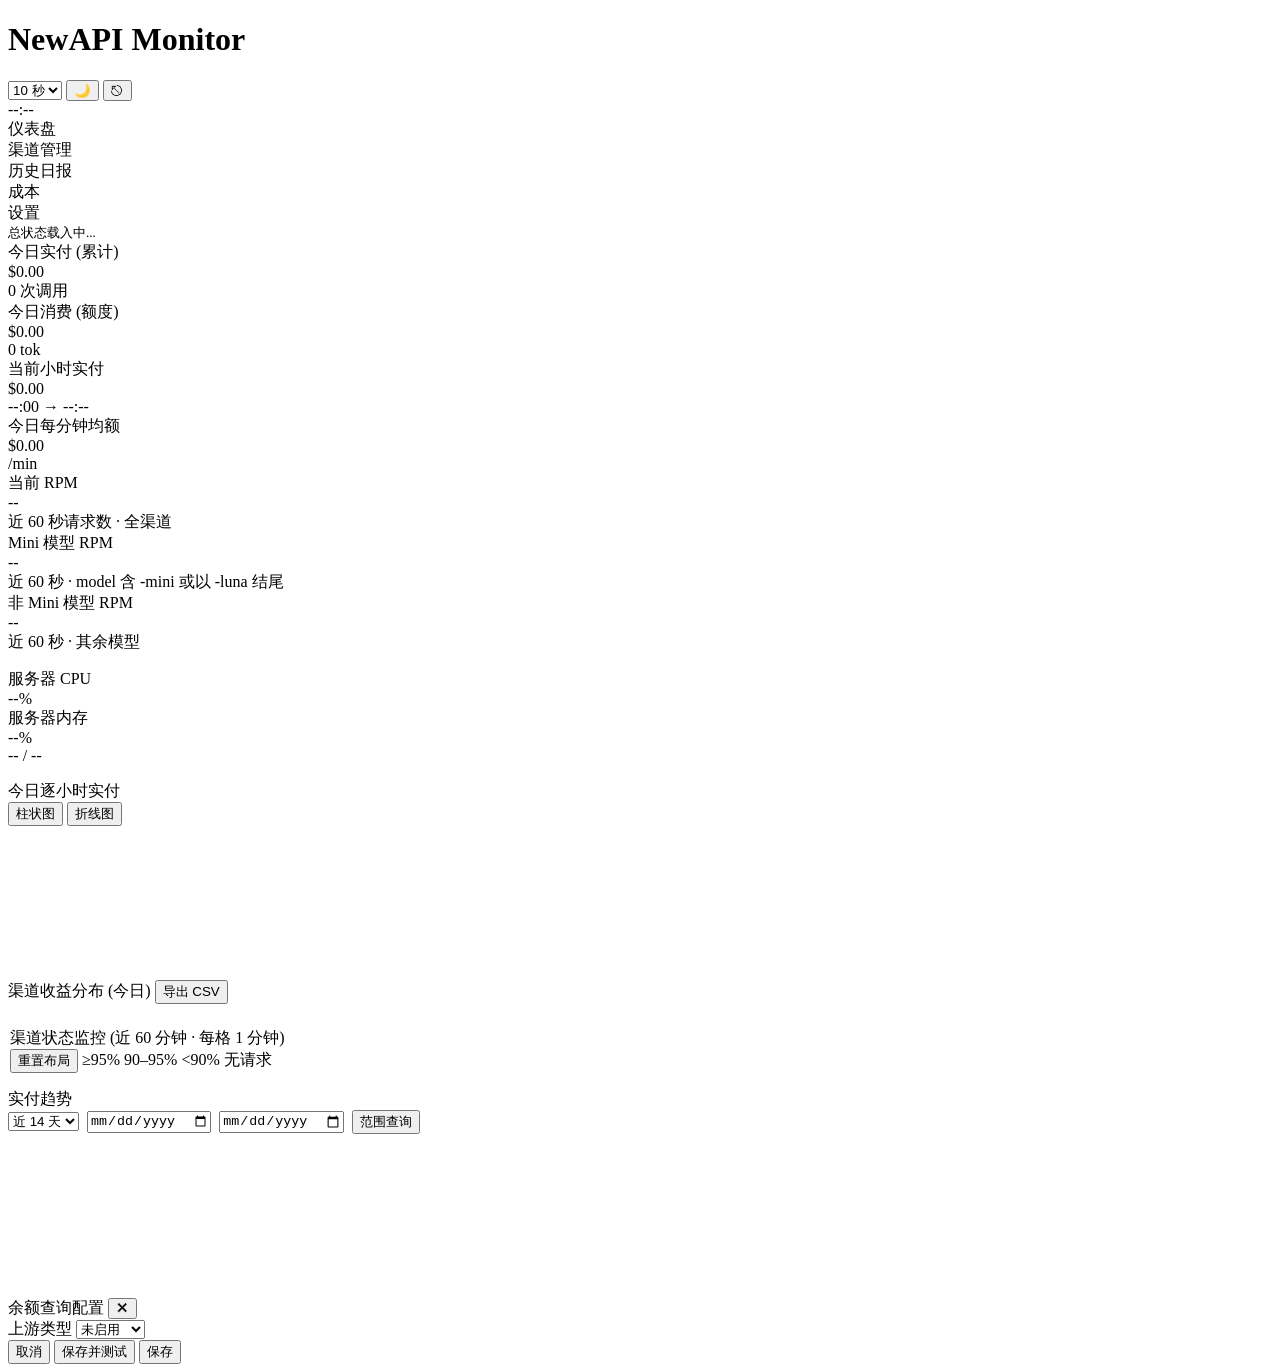
==== commit ffae8e86: "feat: mini 模型分组扩展(-luna)、渠道固定排序、上游凭据复用 - model_groups.py: Mini 分组匹配 -mini 和 -luna 后缀模型 - channel_sor" ====
--- a/app/templates/index.html
+++ b/app/templates/index.html
@@ -8,7 +8,7 @@
 <link rel="preconnect" href="https://fonts.googleapis.com">
 <link href="https://fonts.googleapis.com/css2?family=Inter:wght@300;400;500;600;700;800&display=swap" rel="stylesheet">
 <script src="/static/chart.umd.min.js" defer></script>
-<link rel="stylesheet" href="/static/css/dashboard.css">
+<link rel="stylesheet" href="/static/css/dashboard.css?v=20260729">
 </head>
 <body>
 <div class="container">
@@ -73,7 +73,7 @@
       <div class="card stat-card green">
         <div class="stat-label">Mini 模型 RPM</div>
         <div class="stat-value" id="curRpmMini">--</div>
-        <div class="stat-label">近 60 秒 · model 含 -mini</div>
+        <div class="stat-label">近 60 秒 · model 含 -mini 或以 -luna 结尾</div>
       </div>
       <div class="card stat-card amber">
         <div class="stat-label">非 Mini 模型 RPM</div>
@@ -160,9 +160,14 @@
         <span>渠道系数管理</span>
         <button class="btn btn-sm btn-ghost" id="syncChBtn" onclick="syncChannels()">从 new-api 同步</button>
       </div>
+      <div style="margin-bottom:14px;display:flex;gap:10px;align-items:center;flex-wrap:wrap">
+        <span style="color:var(--text2);font-size:12px">全局系数</span>
+        <input id="rateAutoTarget" class="rate-input" type="number" step="0.001" style="width:90px" onchange="saveRateAutoTarget()">
+        <span id="rateAutoHint" style="color:var(--text2);font-size:12px">最终系数 = 全局系数 − 上游倍率 × 折算</span>
+      </div>
       <table id="channelsTable">
         <thead>
-          <tr><th>ID</th><th>名称</th><th>系数</th><th>余额查询</th><th>更新时间</th><th>操作</th></tr>
+          <tr><th>ID</th><th>名称</th><th>系数</th><th>上游倍率</th><th>折算</th><th>余额查询</th><th>更新时间</th><th>操作</th></tr>
         </thead>
         <tbody id="channelsBody"></tbody>
       </table>
@@ -379,6 +384,7 @@
   </div>
 </div>
 
-<script src="/static/js/dashboard.js" defer></script>
+<script src="/static/js/channel_sort.js?v=20260802-sort" defer></script>
+<script src="/static/js/dashboard.js?v=20260802-sort" defer></script>
 </body>
 </html>
